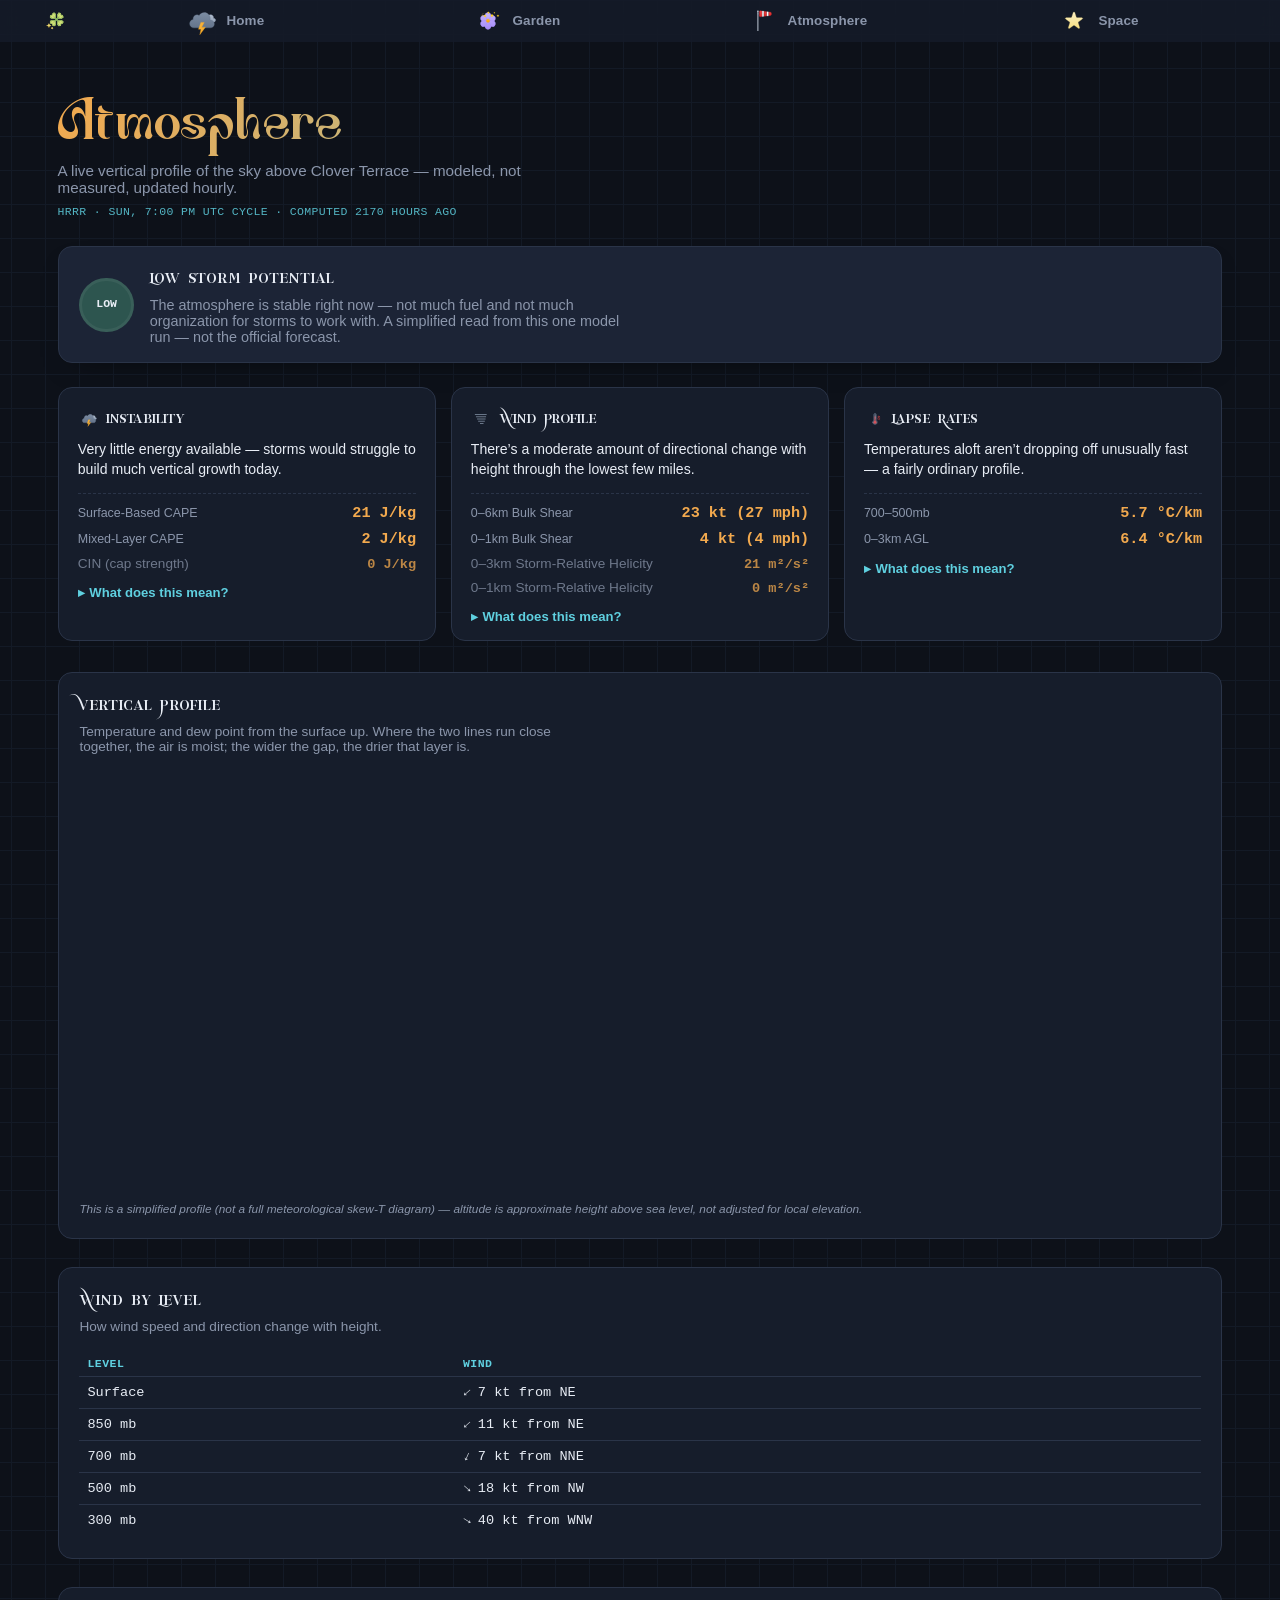
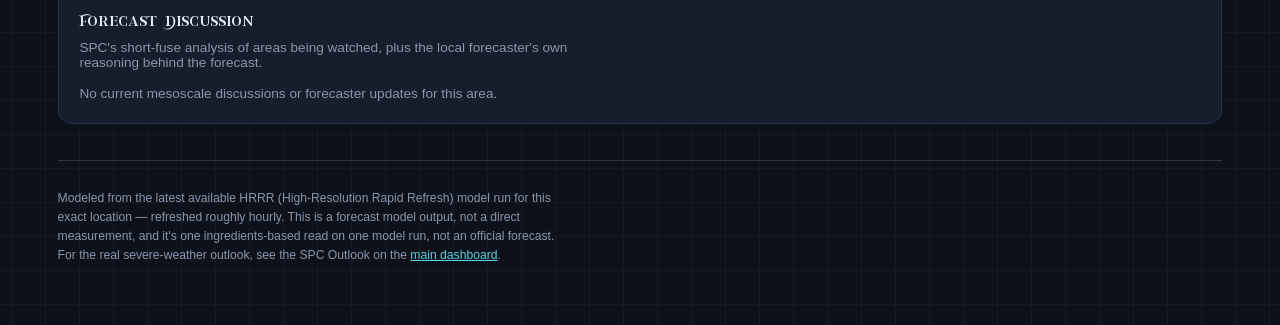
==== atmosphere.html @ 6fbed5cd "Add files via upload" ====
<!DOCTYPE html>
<html lang="en">
<head>
  <meta charset="UTF-8">
  <meta name="viewport" content="width=device-width, initial-scale=1.0">
  <meta name="theme-color" content="#10151f">
  <title>Atmosphere ~ Clover Terrace</title>
  <meta name="description" content="Live HRRR-modeled atmospheric profile for Clover Terrace: instability, wind shear, storm-relative helicity, and lapse rates, updated hourly.">

  <link rel="icon" href="icons/icon-192.png" sizes="any">
  <link rel="apple-touch-icon" href="icons/icon-192.png">

  <link rel="stylesheet" href="css/navigation.css">
  <link rel="stylesheet" href="css/atmosphere.css">
</head>
<body id="atmosphere-page">

  <!-- shared navbar -- identical structure to gardening.html/space.html so
       navigation.js/navigation.css need no changes for this page -->
  <nav class="site-nav" aria-label="Clover Terrace Weather sections">
    <a href="index.html" class="nav-brand">
      <img src="icons/cloverwx.png" alt="" class="nav-brand-icon">
      <span></span>
    </a>

    <div class="nav-links">
      <a href="index.html" data-page="index.html">
        <img src="icons/thunderstorms-extreme.svg" alt="" class="nav-icon">Home
      </a>
      <a href="gardening.html" data-page="gardening.html">
        <img src="icons/pollen-flower.svg" alt="" class="nav-icon">Garden
      </a>
      <a href="atmosphere.html" data-page="atmosphere.html">
        <img src="icons/windsock.svg" alt="" class="nav-icon">Atmosphere
      </a>
      <a href="space.html" data-page="space.html">
        <img src="icons/star.svg" alt="" class="nav-icon">Space
      </a>
    </div>
  </nav>

  <main id="atmosphere-content" class="atmosphere-content">

    <header class="atm-header">
      <h1>Atmosphere</h1>
      <p class="atm-subtitle">A live vertical profile of the sky above Clover Terrace — modeled, not measured, updated hourly.</p>
      <p id="atm-model-meta" class="atm-model-meta">Loading latest model run&hellip;</p>
    </header>

    <!-- Plain-language headline verdict -- the "newbie" entry point. Nerds
         can skip straight past it to the cards/chart below; nobody is
         forced to read a wall of numbers just to get the gist. -->
    <section id="atm-headline" class="atm-headline atm-headline-loading" aria-live="polite">
      <div class="atm-headline-badge" id="atm-headline-badge">&mdash;</div>
      <div class="atm-headline-copy">
        <h2 id="atm-headline-title">Reading the atmosphere&hellip;</h2>
        <p id="atm-headline-body">Hang tight, pulling the latest model profile.</p>
      </div>
    </section>

    <!-- Swipeable parameter card row on mobile (same interaction pattern as
         space.html's sky-card-row, so it feels native to returning
         visitors), a plain grid on desktop. -->
    <section class="atm-card-row-wrap">
      <button type="button" class="atm-card-arrow atm-card-arrow-left" id="atm-card-arrow-left" aria-label="Previous card">&lsaquo;</button>

      <div class="atm-card-row" id="atm-card-row">

        <article class="atm-card" id="card-instability">
          <h3><span class="atm-card-icon" data-icon="thunderstorms-extreme" aria-hidden="true">&#9889;</span> Instability</h3>
          <p class="atm-card-plain" id="instability-plain">&mdash;</p>
          <div class="atm-card-stats">
            <div class="atm-stat">
              <span class="atm-stat-label">Surface-Based CAPE</span>
              <span class="atm-stat-value" id="stat-sbcape">&ndash;&ndash;</span>
            </div>
            <div class="atm-stat">
              <span class="atm-stat-label">Mixed-Layer CAPE</span>
              <span class="atm-stat-value" id="stat-mlcape">&ndash;&ndash;</span>
            </div>
            <div class="atm-stat atm-stat-sub">
              <span class="atm-stat-label">CIN (cap strength)</span>
              <span class="atm-stat-value" id="stat-cin">&ndash;&ndash;</span>
            </div>
          </div>
          <details class="atm-explainer">
            <summary>What does this mean?</summary>
            <p>CAPE ("Convective Available Potential Energy") is a measure of how much fuel is available for a rising thunderstorm updraft &mdash; think of it as the size of the tank, in Joules per kilogram of air. Higher numbers mean a storm that does form can grow taller and stronger. CIN ("Convective Inhibition") is the opposite: a layer of warm air aloft acting like a lid, holding storms down until something forces air through it. Some CIN is normal and even helpful &mdash; it lets energy build up before storms break out.</p>
            <table class="atm-threshold-table">
              <tr><td>&lt; 100 J/kg</td><td>Stable</td></tr>
              <tr><td>100&ndash;1000 J/kg</td><td>Weak</td></tr>
              <tr><td>1000&ndash;2500 J/kg</td><td>Moderate</td></tr>
              <tr><td>2500&ndash;4000 J/kg</td><td>Strong</td></tr>
              <tr><td>&gt; 4000 J/kg</td><td>Extreme</td></tr>
            </table>
          </details>
        </article>

        <article class="atm-card" id="card-wind-profile">
          <h3><span class="atm-card-icon" data-icon="tornado" aria-hidden="true">&#127786;&#65039;</span> Wind Profile</h3>
          <p class="atm-card-plain" id="wind-profile-plain">&mdash;</p>
          <div class="atm-card-stats">
            <div class="atm-stat">
              <span class="atm-stat-label">0&ndash;6km Bulk Shear</span>
              <span class="atm-stat-value" id="stat-shear6">&ndash;&ndash;</span>
            </div>
            <div class="atm-stat">
              <span class="atm-stat-label">0&ndash;1km Bulk Shear</span>
              <span class="atm-stat-value" id="stat-shear1">&ndash;&ndash;</span>
            </div>
            <div class="atm-stat atm-stat-sub">
              <span class="atm-stat-label">0&ndash;3km Storm-Relative Helicity</span>
              <span class="atm-stat-value" id="stat-srh3">&ndash;&ndash;</span>
            </div>
            <div class="atm-stat atm-stat-sub">
              <span class="atm-stat-label">0&ndash;1km Storm-Relative Helicity</span>
              <span class="atm-stat-value" id="stat-srh1">&ndash;&ndash;</span>
            </div>
          </div>
          <details class="atm-explainer">
            <summary>What does this mean?</summary>
            <p>Shear is how much wind speed and direction change with height &mdash; strong shear organizes a storm's updraft and downdraft so they don't choke each other out, which is what lets a storm grow big and long-lived instead of collapsing after 20 minutes. Storm-Relative Helicity (SRH) measures how much that changing wind would make an updraft spin, relative to how a storm itself is expected to move. High SRH in the lowest kilometer or so is the ingredient most closely tied to tornado potential.</p>
            <table class="atm-threshold-table">
              <tr><th colspan="2">0&ndash;6km Shear</th></tr>
              <tr><td>&lt; 20 kt</td><td>Weak / unorganized</td></tr>
              <tr><td>20&ndash;35 kt</td><td>Moderate (multicell)</td></tr>
              <tr><td>35&ndash;50 kt</td><td>Strong (supercells possible)</td></tr>
              <tr><td>&gt; 50 kt</td><td>Extreme</td></tr>
            </table>
          </details>
        </article>

        <article class="atm-card" id="card-lapse-rates">
          <h3><span class="atm-card-icon" data-icon="thermometer-warmer" aria-hidden="true">&#128200;</span> Lapse Rates</h3>
          <p class="atm-card-plain" id="lapse-plain">&mdash;</p>
          <div class="atm-card-stats">
            <div class="atm-stat">
              <span class="atm-stat-label">700&ndash;500mb</span>
              <span class="atm-stat-value" id="stat-lapse-mid">&ndash;&ndash;</span>
            </div>
            <div class="atm-stat">
              <span class="atm-stat-label">0&ndash;3km AGL</span>
              <span class="atm-stat-value" id="stat-lapse-low">&ndash;&ndash;</span>
            </div>
          </div>
          <details class="atm-explainer">
            <summary>What does this mean?</summary>
            <p>Lapse rate is how fast temperature drops as you go up. A steep mid-level (700&ndash;500mb) lapse rate means the air a couple miles up is unusually cold relative to the surface &mdash; that temperature difference is what lets warm surface air keep accelerating upward instead of leveling off, which is part of why steep lapse rates favor stronger updrafts and larger hail.</p>
            <table class="atm-threshold-table">
              <tr><td>&lt; 6.0 &deg;C/km</td><td>Modest</td></tr>
              <tr><td>6.0&ndash;7.0 &deg;C/km</td><td>Steepening</td></tr>
              <tr><td>7.0&ndash;8.0 &deg;C/km</td><td>Steep</td></tr>
              <tr><td>&gt; 8.0 &deg;C/km</td><td>Very steep</td></tr>
            </table>
          </details>
        </article>

      </div>

      <button type="button" class="atm-card-arrow atm-card-arrow-right" id="atm-card-arrow-right" aria-label="Next card">&rsaquo;</button>
    </section>

    <!-- The sounding chart -- the "look at the actual profile" section for
         people who want more than a category label. -->
    <section class="atm-panel" id="atm-sounding-panel">
      <div class="atm-panel-header">
        <h2>Vertical Profile</h2>
        <p class="atm-panel-subtitle">Temperature and dew point from the surface up. Where the two lines run close together, the air is moist; the wider the gap, the drier that layer is.</p>
      </div>
      <div class="atm-chart-wrap">
        <canvas id="sounding-chart" height="420" aria-label="Temperature and dew point vs. altitude" role="img"></canvas>
      </div>
      <p class="atm-chart-note">This is a simplified profile (not a full meteorological skew-T diagram) &mdash; altitude is approximate height above sea level, not adjusted for local elevation.</p>
    </section>

    <!-- Wind-by-level table -- gives wind info without needing full barb
         rendering, which Chart.js can't do natively. -->
    <section class="atm-panel" id="atm-wind-panel">
      <div class="atm-panel-header">
        <h2>Wind by Level</h2>
        <p class="atm-panel-subtitle">How wind speed and direction change with height.</p>
      </div>
      <div class="atm-wind-table-wrap">
        <table class="atm-wind-table" id="atm-wind-table">
          <thead>
            <tr><th>Level</th><th>Wind</th></tr>
          </thead>
          <tbody id="atm-wind-table-body">
            <tr><td colspan="2" class="atm-wind-loading">Loading&hellip;</td></tr>
          </tbody>
        </table>
      </div>
    </section>

    <!-- SPC Mesoscale Discussions + forecaster-discussion NWS products
         (AFD/HWO/SPS/PNS) -- moved here from the main page's Storm Center,
         since these are analytical/predictive content rather than active
         hazards. Active watches/warnings/advisories still live on the main
         page, where they belong for visibility during an actual event. -->
    <section class="atm-panel" id="atm-discussion-panel">
      <div class="atm-panel-header">
        <h2>Forecast Discussion</h2>
        <p class="atm-panel-subtitle">SPC's short-fuse analysis of areas being watched, plus the local forecaster's own reasoning behind the forecast.</p>
      </div>
      <div class="atm-discussion-list" id="atm-discussion-list">
        <p class="atm-discussion-empty" id="atm-discussion-empty">Loading&hellip;</p>
      </div>
    </section>

    <footer class="atm-footer">
      <p>Modeled from the latest available HRRR (High-Resolution Rapid Refresh) model run for this exact location &mdash; refreshed roughly hourly. This is a forecast model output, not a direct measurement, and it's one ingredients-based read on one model run, not an official forecast. For the real severe-weather outlook, see the SPC Outlook on the <a href="index.html">main dashboard</a>.</p>
    </footer>

  </main>

  <script src="chart.umd.min.js"></script>
  <script src="js/navigation.js" defer></script>
  <script src="js/atmosphere.js"></script>

</body>
</html>
---- css/navigation.css ----
/* Clover Terrace — shared site navigation */

@view-transition {
  navigation: auto;
}

:root {
  /* Standard mobile bottom-nav bar content height (excludes safe-area inset).
     Shared so any page's stylesheet can reserve exactly this much space at
     the bottom of the viewport instead of guessing/duplicating the number. */
  --site-nav-mobile-h: 60px;
  --site-nav-mobile-total: calc(var(--site-nav-mobile-h) + env(safe-area-inset-bottom, 0px));
}
.site-nav {
  view-transition-name: site-nav;
  position: relative;
  width: 100vw;
  left: 50%;
  right: 50%;
  height: fit-content;
  align-self: start;
  margin: 0 -50vw 0.5rem -50vw;
  padding: 0 0.3rem;
  display: flex;
  flex-wrap: nowrap !important;
  justify-content: center;
  align-items: center;
  gap: 0.25rem; 
  background: color-mix(in srgb, var(--card-color) 78%, transparent);
  border-left: none;
  border-right: none;
  border-top: none;
  border-bottom: none;
  border-radius: 0;
  box-shadow: none;
  backdrop-filter: blur(10px);
  -webkit-backdrop-filter: blur(10px);
  z-index: 20;
}

.site-nav .nav-brand {
  display: inline-flex;
  align-items: center;
  gap: 0.35rem;
  flex: 0 1 auto;
  min-width: 0;
  max-width: 42%;
  padding: 0 0.4rem;
  color: var(--muted-color);
  font-family: 'Figtree', var(--font-body), sans-serif;
  font-size: 0.78rem;
  font-weight: 700;
  text-decoration: none !important;
  white-space: nowrap;
}

.site-nav .nav-brand span {
  overflow: hidden;
  text-overflow: ellipsis;
  white-space: nowrap;
}

.site-nav .nav-brand-icon {
  width: 1.4em;
  height: 1.4em;
  object-fit: contain;
  flex-shrink: 0;
}
.site-nav .nav-links {
  display: flex;
  align-items: center;
  flex: 1 1 auto;
  min-width: 0;
  gap: 0.25rem;
}

.site-nav .nav-links a,
.site-nav .nav-links button {
  flex: 1 1 0px; 
  min-width: 0;
  min-height: auto;
  padding: 0 0.3rem;
  border: 1px solid transparent;
  border-radius: 8px;
  background: transparent;
  color: var(--muted-color);
  font-family: 'Figtree', var(--font-body), sans-serif !important;
  font-size: 0.84rem !important;
  font-weight: 600;
  line-height: 1.1;
  letter-spacing: 0.01em;
  text-transform: none; 
  text-decoration: none !important;
  white-space: nowrap;
  display: inline-flex;
  align-items: center;
  justify-content: center;
  gap: 0.25rem; 
  cursor: pointer;
  transition: background 0.25s ease, color 0.25s ease, border-color 0.25s ease, transform 0.2s ease;
}

/* meteocon sizing inside navbar */
.site-nav .nav-icon {
  width: 40px !important;  
  height: 40px !important; 
  object-fit: contain;
  flex-shrink: 0;
}

.site-nav .nav-soon {
  opacity: 0.72;
}

.site-nav .nav-soon::after {
  content: "soon";
  font-family: 'Figtree', var(--font-body), sans-serif;
  font-size: 0.48rem;
  letter-spacing: 0.04em;
  opacity: 0.65;
  align-self: flex-start;
  margin-top: -0.1rem;
}

/* toast popup */
.site-nav-toast {
  position: fixed;
  left: 50%;
  bottom: 1.25rem;
  transform: translate(-50%, 12px);
  z-index: 9999;
  max-width: min(90vw, 420px);
  padding: 0.7rem 0.9rem;
  border: var(--card-accent-border);
  border-radius: 10px;
  background: var(--card-color);
  color: var(--text-color);
  box-shadow: 0 8px 28px rgba(0,0,0,0.28);
  font: 600 0.78rem/1.35 'Figtree', var(--font-body), sans-serif;
  text-align: center;
  opacity: 0;
  pointer-events: none;
  transition: opacity 0.2s ease, transform 0.2s ease;
}

.site-nav-toast.show {
  opacity: 1;
  transform: translate(-50%, 0);
}

/* DESKTOP STYLES (HOME PAGE) */
@media (min-width: 851px) {
  .site-nav {
    padding-top: 0;
    padding-bottom: 0;
    padding-left: max(1rem, calc((100% - 1200px) / 2));
    padding-right: max(1rem, calc((100% - 1200px) / 2));
    margin-bottom: 1.5rem;
  }

  .site-nav .nav-brand {
    padding-top: 0;
    padding-bottom: 0;
  }

  .site-nav .nav-links a,
  .site-nav .nav-links button {
    min-height: auto;
    padding-top: 0;
    padding-bottom: 0;
  }
}

/* MOBILE STYLES (ALL PAGES) — fixed bottom tab bar, standard mobile sizing */
@media (max-width: 850px) {
  .site-nav {
    /* escape the top-of-flow position entirely; fixed positioning already
       anchors to the viewport so the old 100vw/negative-margin full-bleed
       trick (needed only for the in-flow desktop/top placement) is dropped */
    position: fixed;
    width: 100%;
    height: var(--site-nav-mobile-h);
    top: auto;
    left: 0;
    right: 0;
    bottom: 0;
    margin: 0;
    /* box-sizing left as content-box (the base rule doesn't set border-box),
       so the safe-area inset adds *below* the standard bar height instead
       of shrinking it */
    padding: 0 0.4rem env(safe-area-inset-bottom, 0px) 0.4rem;
    border-top: 1px solid color-mix(in srgb, var(--accent-color, #cee5f2) 20%, transparent);
    box-shadow: 0 -6px 18px rgba(0, 0, 0, 0.28);
    z-index: 1000;
  }

  .site-nav .nav-links {
    gap: 0.2rem;
  }

  /* standard bottom-tab layout: icon over label, comfortably sized */
  .site-nav .nav-links a,
  .site-nav .nav-links button {
    flex-direction: column;
    min-height: auto;
    padding: 0.25rem 0.2rem;
    gap: 0.15rem;
    font-size: 0.68rem !important;
    line-height: 1.15;
  }

  .site-nav .nav-icon {
    width: 24px !important;
    height: 24px !important;
  }

  .site-nav .nav-soon {
    position: relative;
  }

  .site-nav .nav-soon::after {
    position: absolute;
    top: 2px;
    right: 2px;
    font-size: 0.46rem;
    margin-top: 0;
  }

  /* a logo/brand mark isn't part of the standard bottom-tab pattern and
     would eat into the width available for the 4 tabs — hidden here only;
     desktop's brand is completely untouched */
  .site-nav .nav-brand {
    display: none;
  }
}
---- css/atmosphere.css ----
/* ==========================================================================
   Clover Terrace — atmosphere page
   ========================================================================== */

@font-face {
  font-family: 'Atmosphere Mono Fallback';
  src: local('JetBrains Mono'), local('SFMono-Regular'), local('Consolas');
}

/* great warrior font */
@font-face {
  font-display: swap;
  font-family: 'Great Warrior';
  font-style: normal;
  font-weight: 400;
  src: url('../fonts/Great Warrior.woff2') format('woff2');
}

/* royal acid outline font */
@font-face {
  font-display: swap;
  font-family: 'Royalacid_o';
  font-style: normal;
  font-weight: 400;
  src: url('../fonts/Royalacid_o.woff2') format('woff2');
}

/* royal acid font */
@font-face {
  font-display: swap;
  font-family: 'Royalacid';
  font-style: normal;
  font-weight: 400;
  src: url('../fonts/Royalacid.woff2') format('woff2');
}

/* tornado font */
@font-face {
  font-display: swap;
  font-family: 'Tornado';
  font-style: normal;
  font-weight: 400;
  src: url('../fonts/Tornado Serif Font - Demo.woff2') format('woff2');
}


:root {
  --atm-bg: #0d1119;
  --atm-bg-grid: #131a26;
  --atm-card: #161d2b;
  --atm-card-raised: #1c2436;
  --atm-border: #2a3448;
  --atm-text: #e8edf5;
  --atm-muted: #8b96ab;
  --atm-amber: #f2a94e;
  --atm-cyan: #5fd0e0;
  --atm-red: #ef5b5b;

  /* categorical verdict colors, loosely echoing SPC's own outlook palette */
  --atm-cat-low: #4caf7d;
  --atm-cat-marginal: #a3c94c;
  --atm-cat-slight: #e8c14a;
  --atm-cat-enhanced: #e8863f;
  --atm-cat-high: #d9548c;

  /* ---- raw font stacks (the actual @font-face names + fallbacks) ---- */
  --atm-mono-stack: 'Atmosphere Mono Fallback', 'JetBrains Mono', 'SFMono-Regular', Consolas, 'Liberation Mono', Menlo, monospace;
  --atm-sans-stack: 'Figtree', -apple-system, BlinkMacSystemFont, 'Segoe UI', Roboto, sans-serif;

  /* ---- semantic type roles: one var per JOB on the page, not per font.
     Everything else in this file should reference these four, never a
     raw font stack or a literal font name directly -- that's what makes
     "swap what Tornado points to" a one-line change instead of a find/
     replace across the whole file. ---- */

  /* The big "Atmosphere" H1 ONLY -- nothing else should ever use this. */
  --atm-title: 'Great Warrior', var(--atm-sans-stack);

  /* Card headers ("Instability", "Wind Profile"...) and panel headers
     ("Vertical Profile", "Wind by Level") -- decorative but still legible
     at ~1rem, unlike an outline face. Royalacid/Royalacid_o are sitting
     here as declared-but-unused alternatives -- Royalacid_o especially
     is an OUTLINE cut, which tends to lose legibility at small header
     sizes, so it's a better fit for something large/decorative later
     (the verdict badge circle, maybe) than for body-adjacent headers.
     Swap the first name below to try either. */
  --atm-header: 'Tornado', Georgia, serif;

  /* All non-numeric copy: subtitles, plain-language sentences, explainer
     paragraphs, footer, loading states. This is the page's actual
     reading font. */
  --atm-body: var(--atm-sans-stack);

  /* Every literal data readout: stat values, the model-cycle line, the
     verdict badge (SLGT/HIGH/etc.), threshold tables, the wind table.
     Points at the mono stack rather than duplicating it, so fixing the
     mono fallback chain in one place fixes it everywhere this is used. */
  --atm-number: var(--atm-mono-stack);

  /* so the shared navigation.css (which reads these three) themes itself
     to match this page instead of falling back to unstyled defaults */
  --card-color: var(--atm-card);
  --muted-color: var(--atm-muted);
  --accent-color: var(--atm-cyan);
}

* { box-sizing: border-box; }

html, body {
  margin: 0;
  padding: 0;
  background: var(--atm-bg);
  color: var(--atm-text);
  font-family: var(--atm-body);
  min-height: 100%;
}

body {
  background-image:
    linear-gradient(var(--atm-bg-grid) 1px, transparent 1px),
    linear-gradient(90deg, var(--atm-bg-grid) 1px, transparent 1px);
  background-size: 34px 34px;
  background-position: center top;
}

a { color: var(--atm-cyan); }

.atmosphere-content {
  max-width: 1200px;
  margin: 0 auto;
  padding: 0.5rem 1.1rem 3rem 1.1rem;
}

/* ---------- header ---------- */
.atm-header {
  padding: 1.25rem 0 0.5rem 0;
  text-align: left;
  /* deliberately no font-family here -- this wrapper used to set one and
     leak it into .atm-subtitle/.atm-model-meta by inheritance. Each child
     below declares its own role explicitly instead. */
}

.atm-header h1 {
  margin: 0;
  font-size: clamp(1.8rem, 5vw, 2.6rem);
  font-family: var(--atm-title);
  /* a single-cut display face like Great Warrior has no real bold weight
     to switch to -- forcing 800 here just makes the browser synthesize a
     fake bold, which usually looks thickened/blurry on display fonts.
     Letting the face render at its own natural weight looks cleaner. */
  font-weight: 400;
  letter-spacing: 0.01em;
  background: linear-gradient(120deg, var(--atm-amber), var(--atm-cyan));
  -webkit-background-clip: text;
  background-clip: text;
  color: transparent;
}

.atm-subtitle {
  margin: 0.35rem 0 0 0;
  font-family: var(--atm-body);
  color: var(--atm-muted);
  font-size: 0.95rem;
  max-width: 62ch;
}

.atm-model-meta {
  margin: 0.6rem 0 0 0;
  font-family: var(--atm-number);
  font-size: 0.72rem;
  letter-spacing: 0.03em;
  text-transform: uppercase;
  color: var(--atm-cyan);
  opacity: 0.85;
}

/* ---------- headline verdict banner ---------- */
.atm-headline {
  display: flex;
  align-items: center;
  gap: 1rem;
  margin-top: 1.25rem;
  padding: 1.1rem 1.3rem;
  border-radius: 14px;
  border: 1px solid var(--atm-border);
  background: var(--atm-card-raised);
  box-shadow: 0 12px 30px -18px rgba(0,0,0,0.6);
}

.atm-headline-loading { opacity: 0.7; }

.atm-headline-badge {
  flex: 0 0 auto;
  width: 3.4rem;
  height: 3.4rem;
  border-radius: 50%;
  display: flex;
  align-items: center;
  justify-content: center;
  font-family: var(--atm-number);
  font-weight: 700;
  font-size: 0.72rem;
  text-align: center;
  line-height: 1.1;
  background: var(--atm-border);
  color: var(--atm-text);
  box-shadow: inset 0 0 0 3px rgba(255,255,255,0.06);
}

.atm-headline.cat-low .atm-headline-badge { background: color-mix(in srgb, var(--atm-cat-low) 35%, var(--atm-card-raised)); }
.atm-headline.cat-marginal .atm-headline-badge { background: color-mix(in srgb, var(--atm-cat-marginal) 35%, var(--atm-card-raised)); }
.atm-headline.cat-slight .atm-headline-badge { background: color-mix(in srgb, var(--atm-cat-slight) 40%, var(--atm-card-raised)); }
.atm-headline.cat-enhanced .atm-headline-badge { background: color-mix(in srgb, var(--atm-cat-enhanced) 45%, var(--atm-card-raised)); }
.atm-headline.cat-high .atm-headline-badge { background: color-mix(in srgb, var(--atm-cat-high) 50%, var(--atm-card-raised)); }

.atm-headline-copy h2 {
  margin: 0 0 0.25rem 0;
  font-family: var(--atm-header);
  font-size: 1.15rem;
  font-weight: 400;
}

.atm-headline-copy p {
  margin: 0;
  font-family: var(--atm-body);
  color: var(--atm-muted);
  font-size: 0.9rem;
  max-width: 60ch;
}

/* ---------- parameter card row ---------- */
.atm-card-row-wrap {
  position: relative;
  margin-top: 1.5rem;
}

.atm-card-row {
  display: flex;
  gap: 0.9rem;
  overflow-x: auto;
  scroll-snap-type: x mandatory;
  -webkit-overflow-scrolling: touch;
  scrollbar-width: none;
  padding-bottom: 0.15rem;
}

.atm-card-row::-webkit-scrollbar { display: none; }

.atm-card {
  scroll-snap-align: start;
  flex: 0 0 82%;
  background: var(--atm-card);
  border: 1px solid var(--atm-border);
  border-radius: 14px;
  padding: 1.1rem 1.2rem 1rem 1.2rem;
}

.atm-card h3 {
  margin: 0 0 0.5rem 0;
  font-family: var(--atm-header);
  font-size: 1.05rem;
  font-weight: 400;
  display: flex;
  align-items: center;
  gap: 0.4rem;
}

.atm-card-icon { font-size: 1.05em; }

.atm-card-icon-img {
  width: 1.3em;
  height: 1.3em;
  object-fit: contain;
  vertical-align: -0.2em;
}

.atm-card-plain {
  margin: 0 0 0.85rem 0;
  font-family: var(--atm-body);
  color: var(--atm-text);
  font-size: 0.88rem;
  line-height: 1.4;
}

.atm-card-stats {
  display: flex;
  flex-direction: column;
  gap: 0.5rem;
  padding-top: 0.6rem;
  border-top: 1px dashed var(--atm-border);
}

.atm-stat {
  display: flex;
  justify-content: space-between;
  align-items: baseline;
  gap: 0.75rem;
}

.atm-stat-sub .atm-stat-label,
.atm-stat-sub .atm-stat-value {
  opacity: 0.75;
  font-size: 0.85em;
}

.atm-stat-label {
  font-family: var(--atm-body);
  color: var(--atm-muted);
  font-size: 0.78rem;
}

.atm-stat-value {
  font-family: var(--atm-number);
  font-weight: 700;
  font-size: 0.95rem;
  color: var(--atm-amber);
  white-space: nowrap;
}

.atm-explainer {
  margin-top: 0.85rem;
  font-family: var(--atm-body);
  font-size: 0.82rem;
}

.atm-explainer summary {
  cursor: pointer;
  color: var(--atm-cyan);
  font-weight: 600;
  list-style: none;
}

.atm-explainer summary::-webkit-details-marker { display: none; }

.atm-explainer summary::before {
  content: '▸';
  display: inline-block;
  margin-right: 0.35em;
  transition: transform 0.15s ease;
}

.atm-explainer[open] summary::before {
  transform: rotate(90deg);
}

.atm-explainer p {
  color: var(--atm-muted);
  line-height: 1.5;
  margin: 0.6rem 0;
}

.atm-threshold-table {
  width: 100%;
  border-collapse: collapse;
  font-family: var(--atm-number);
  font-size: 0.74rem;
  margin-top: 0.4rem;
}

.atm-threshold-table td,
.atm-threshold-table th {
  padding: 0.28rem 0.4rem;
  border-bottom: 1px solid var(--atm-border);
  text-align: left;
}

.atm-threshold-table th {
  color: var(--atm-cyan);
  font-weight: 600;
}

/* mobile paging arrows */
.atm-card-arrow {
  display: none;
}

@media (max-width: 850px) {
  .atm-card-arrow {
    display: flex;
    position: absolute;
    top: 50%;
    transform: translateY(-50%);
    z-index: 5;
    width: 2rem;
    height: 2rem;
    align-items: center;
    justify-content: center;
    border-radius: 50%;
    border: 1px solid var(--atm-border);
    background: color-mix(in srgb, var(--atm-bg) 75%, transparent);
    color: var(--atm-text);
    font-size: 1.2rem;
    cursor: pointer;
  }
  .atm-card-arrow-left { left: -0.4rem; }
  .atm-card-arrow-right { right: -0.4rem; }
}

@media (min-width: 851px) {
  .atm-card-row {
    overflow: visible;
    scroll-snap-type: none;
  }
  .atm-card {
    flex: 1 1 0;
  }
}

/* ---------- chart / wind panels ---------- */
.atm-panel {
  margin-top: 1.75rem;
  background: var(--atm-card);
  border: 1px solid var(--atm-border);
  border-radius: 14px;
  padding: 1.2rem 1.3rem 1.4rem 1.3rem;
}

.atm-panel-header h2 {
  margin: 0 0 0.25rem 0;
  font-family: var(--atm-header);
  font-size: 1.15rem;
  font-weight: 400;
}

.atm-panel-subtitle {
  margin: 0;
  font-family: var(--atm-body);
  color: var(--atm-muted);
  font-size: 0.85rem;
  max-width: 65ch;
}

.atm-chart-wrap {
  margin-top: 1rem;
  position: relative;
  height: 420px;
}

.atm-chart-note {
  margin: 0.75rem 0 0 0;
  font-family: var(--atm-body);
  color: var(--atm-muted);
  font-size: 0.74rem;
  font-style: italic;
}

.atm-wind-table-wrap {
  margin-top: 1rem;
  overflow-x: auto;
}

.atm-wind-table {
  width: 100%;
  border-collapse: collapse;
  font-family: var(--atm-number);
  font-size: 0.85rem;
}

.atm-wind-table th {
  text-align: left;
  color: var(--atm-cyan);
  font-size: 0.72rem;
  text-transform: uppercase;
  letter-spacing: 0.04em;
  padding: 0.4rem 0.5rem;
  border-bottom: 1px solid var(--atm-border);
}

.atm-wind-table td {
  padding: 0.5rem 0.5rem;
  border-bottom: 1px solid var(--atm-border);
}

.atm-wind-table tr:last-child td { border-bottom: none; }

.atm-wind-dir-arrow {
  display: inline-block;
  margin-right: 0.5em;
}

.atm-wind-loading { font-family: var(--atm-body); color: var(--atm-muted); }

/* ---------- forecast discussion (MDs + AFD/HWO/SPS/PNS) ---------- */
.atm-discussion-list {
  margin-top: 1rem;
  display: flex;
  flex-direction: column;
  gap: 0.75rem;
}

.atm-discussion-empty {
  font-family: var(--atm-body);
  color: var(--atm-muted);
  font-size: 0.85rem;
  margin: 0;
}

.atm-discussion-item {
  background: var(--atm-card-raised);
  border: 1px solid var(--atm-border);
  border-radius: 10px;
  padding: 0.85rem 1rem;
}

.atm-discussion-item-head {
  display: flex;
  justify-content: space-between;
  align-items: baseline;
  gap: 0.75rem;
  flex-wrap: wrap;
}

.atm-discussion-type {
  font-family: var(--atm-header);
  font-size: 0.95rem;
  color: var(--atm-cyan);
}

.atm-discussion-age {
  font-family: var(--atm-number);
  font-size: 0.7rem;
  color: var(--atm-muted);
  white-space: nowrap;
}

.atm-discussion-summary {
  margin: 0.4rem 0 0 0;
  font-family: var(--atm-body);
  color: var(--atm-text);
  font-size: 0.85rem;
  line-height: 1.45;
}

.atm-discussion-item .atm-explainer p {
  font-family: var(--atm-body);
}

/* ---------- footer ---------- */
.atm-footer {
  margin-top: 2.25rem;
  padding-top: 1rem;
  border-top: 1px solid var(--atm-border);
}

.atm-footer p {
  font-family: var(--atm-body);
  color: var(--atm-muted);
  font-size: 0.76rem;
  line-height: 1.55;
  max-width: 75ch;
}

/* ---------- desktop layout: chart + params side by side ---------- */
@media (min-width: 851px) {
  .atmosphere-content {
    padding-top: 0.25rem;
  }

  #atm-sounding-panel {
    display: grid;
    grid-template-columns: 1fr;
  }
}

/* ---------- mobile: reserve space for the fixed bottom nav ---------- */
@media (max-width: 850px) {
  body {
    padding-bottom: calc(var(--site-nav-mobile-total, 60px) + 0.5rem);
  }
}
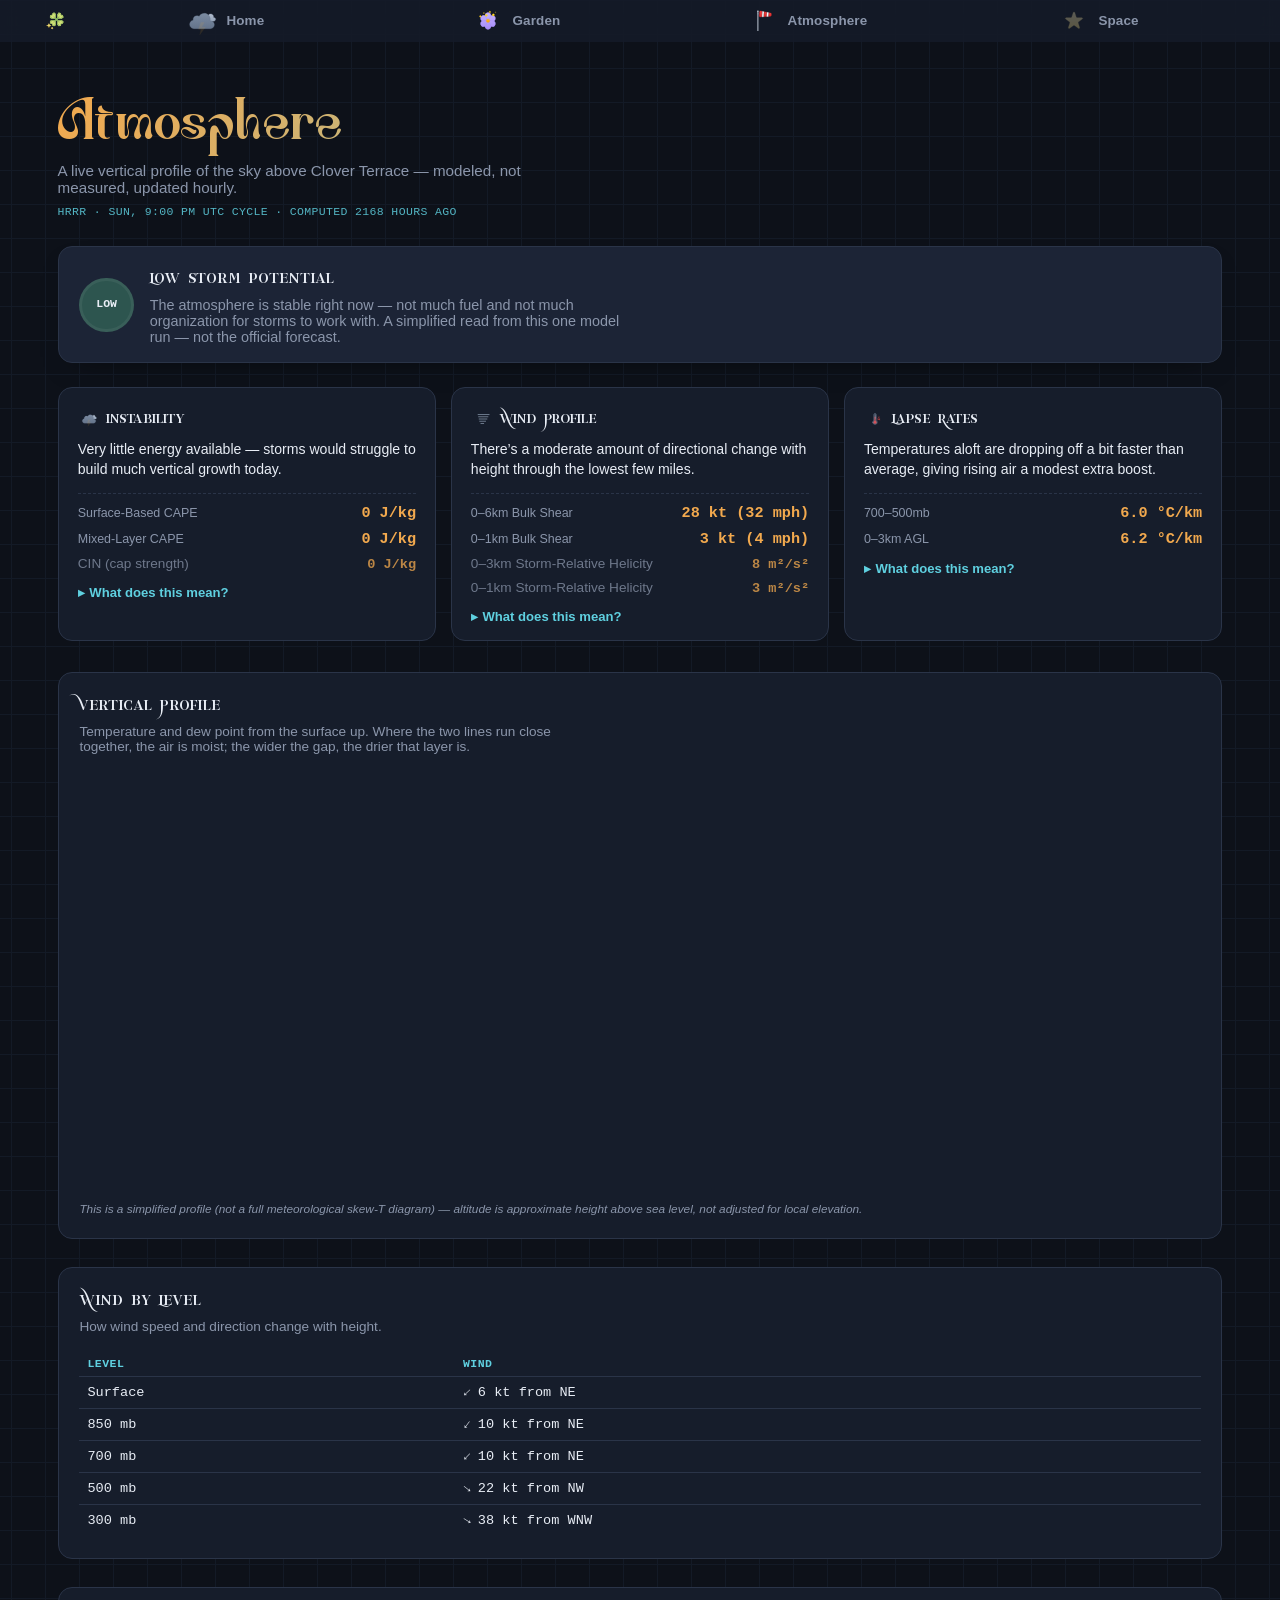
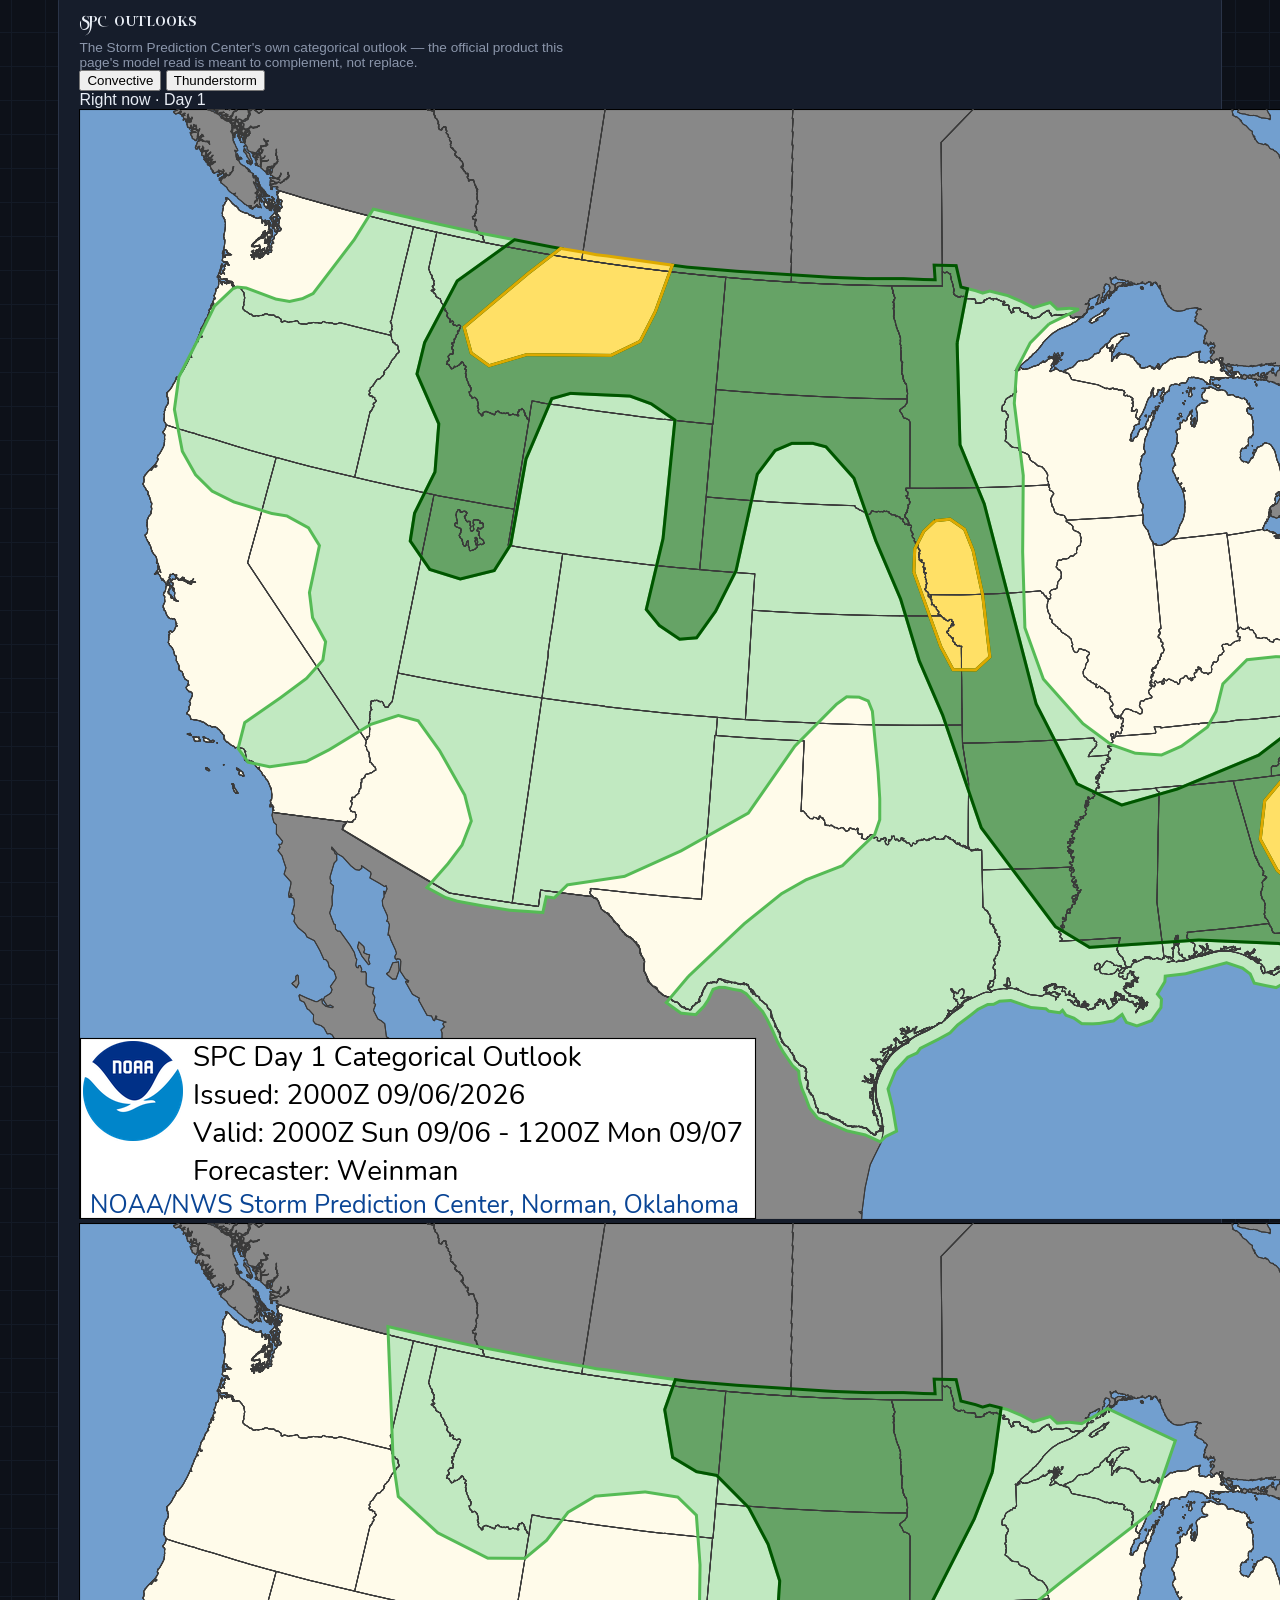
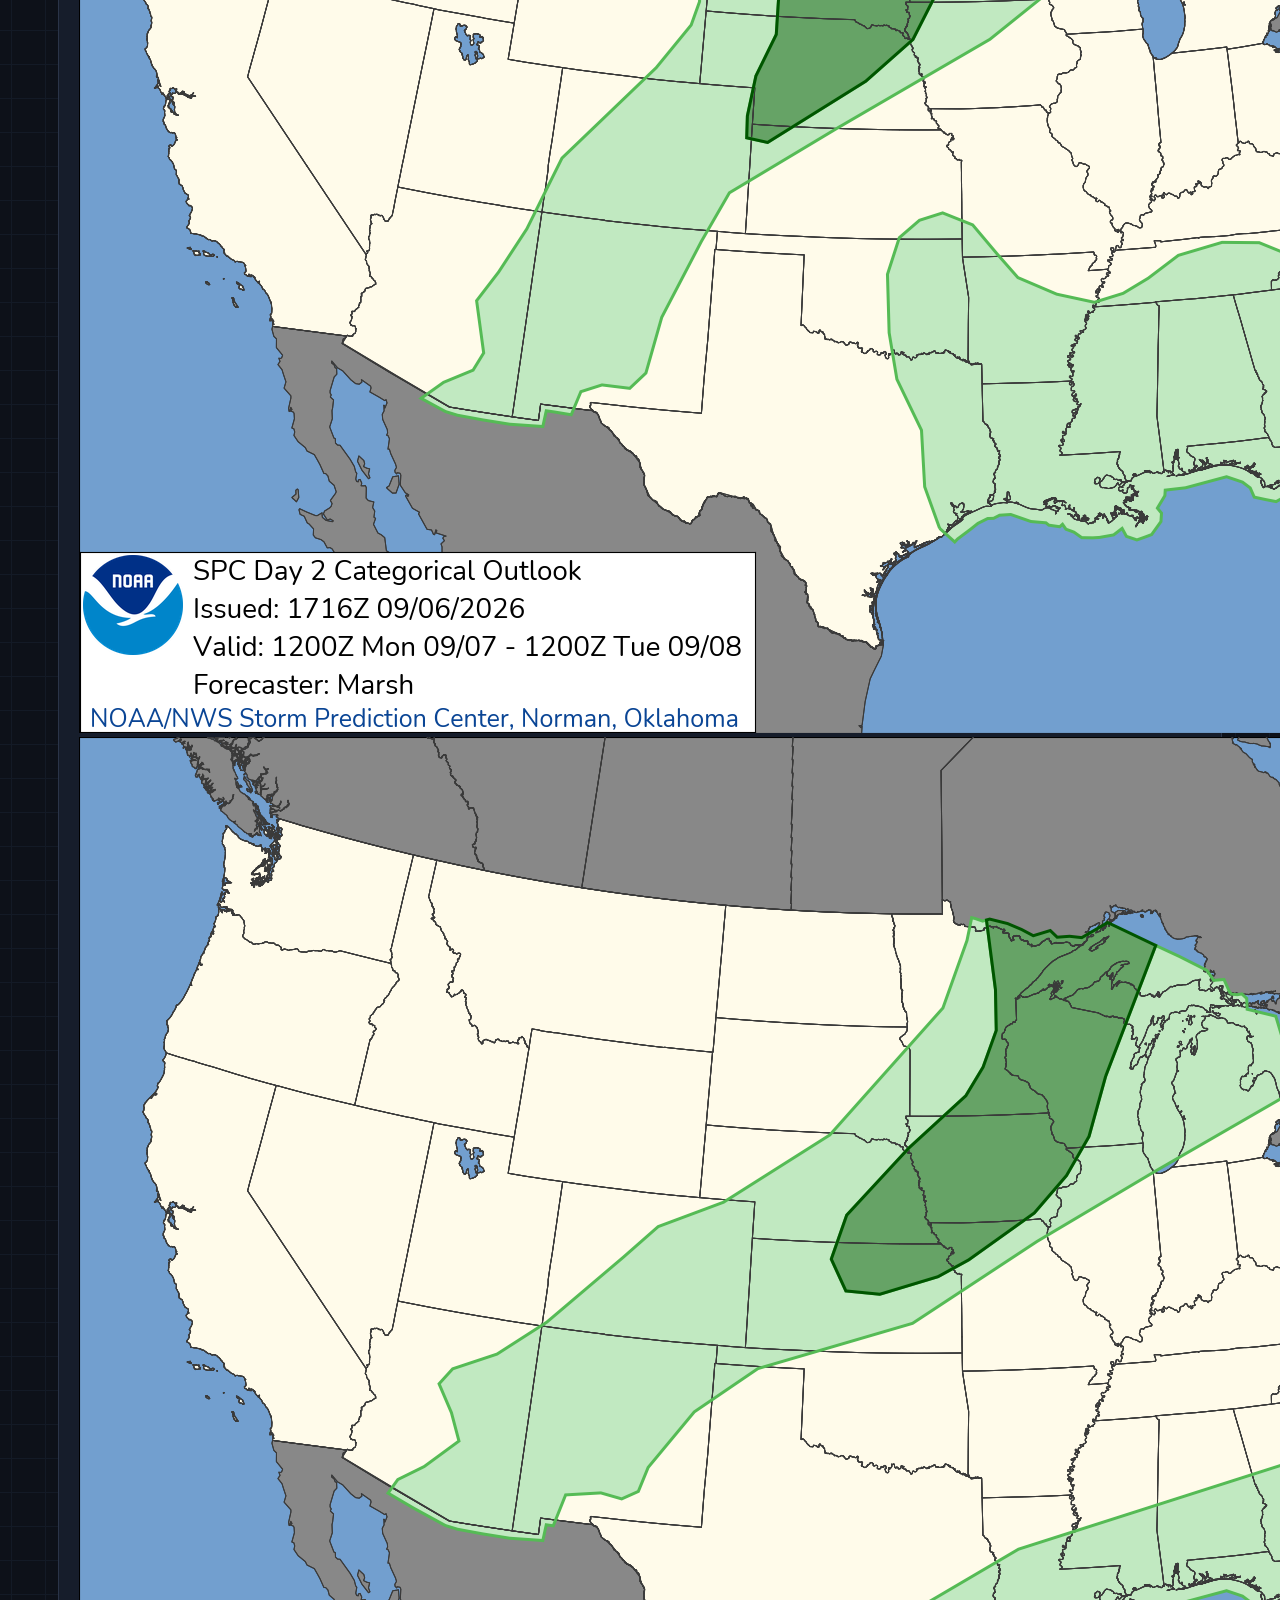
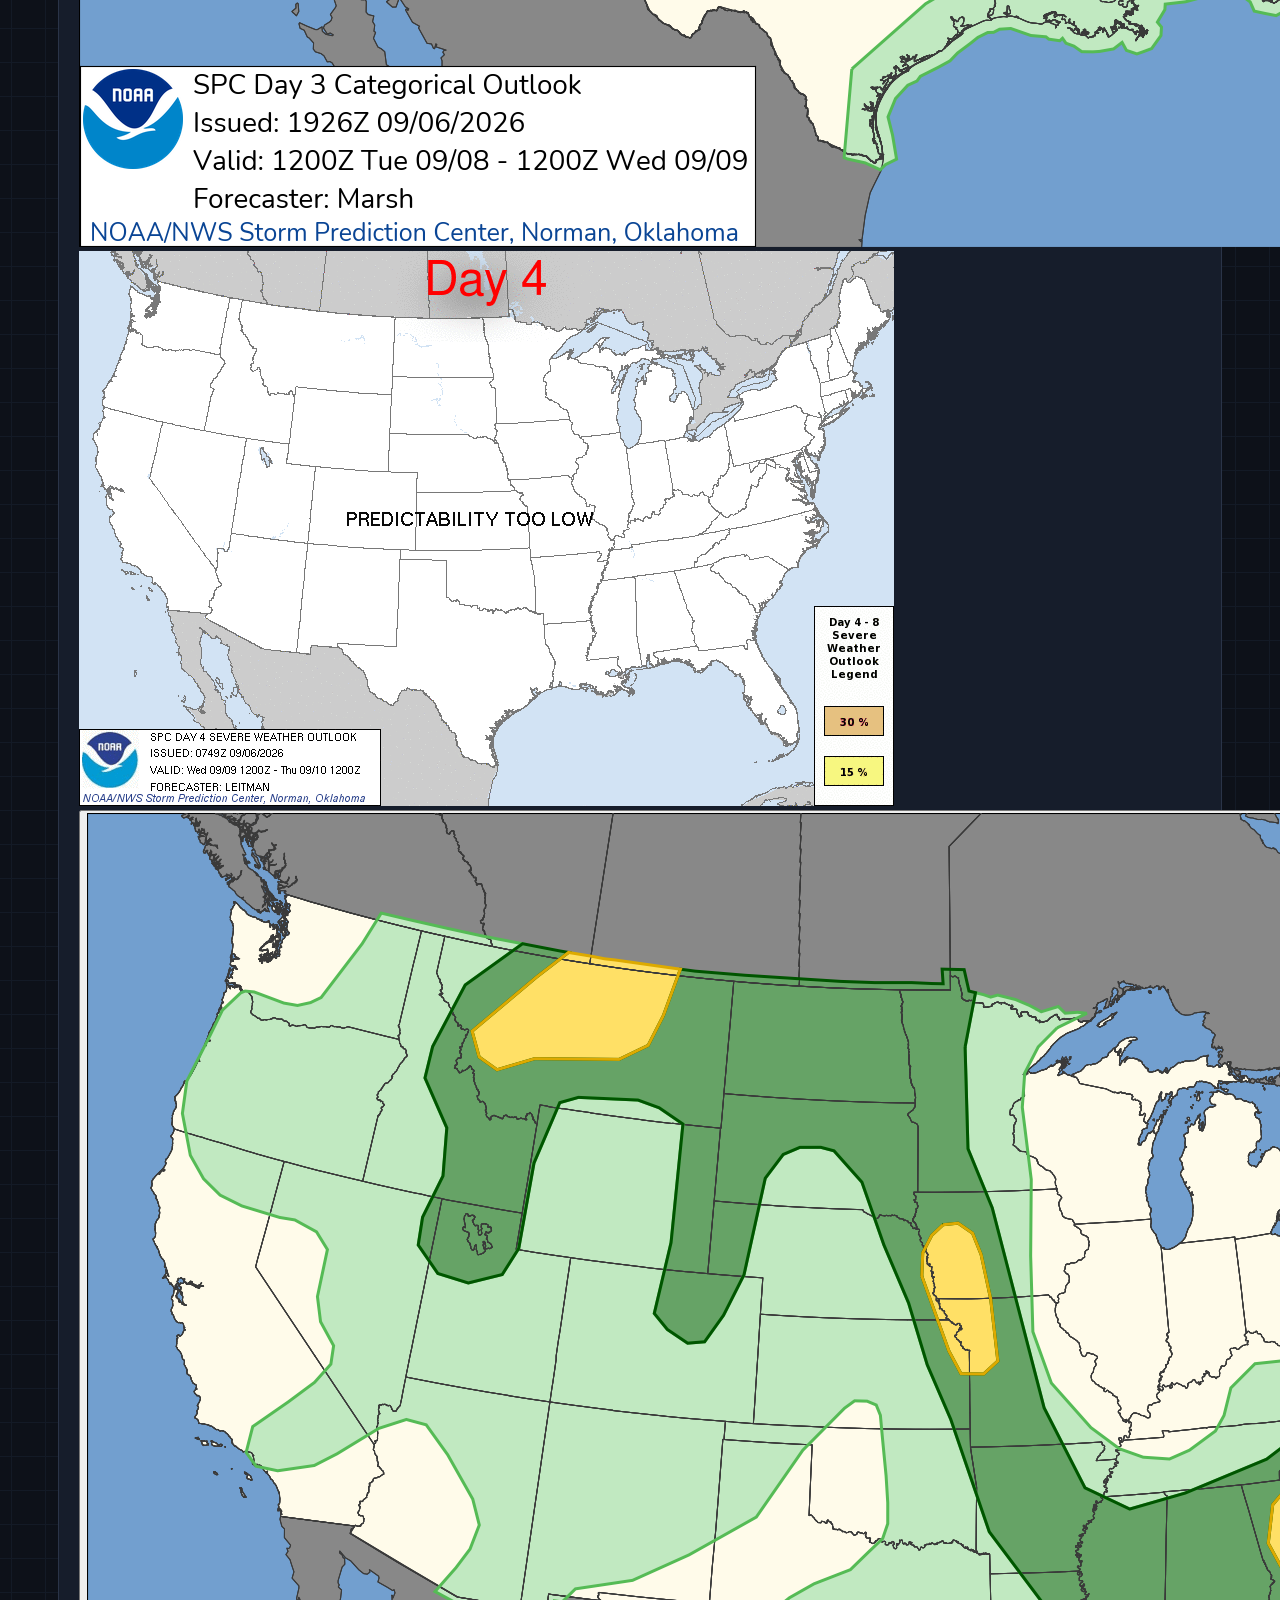
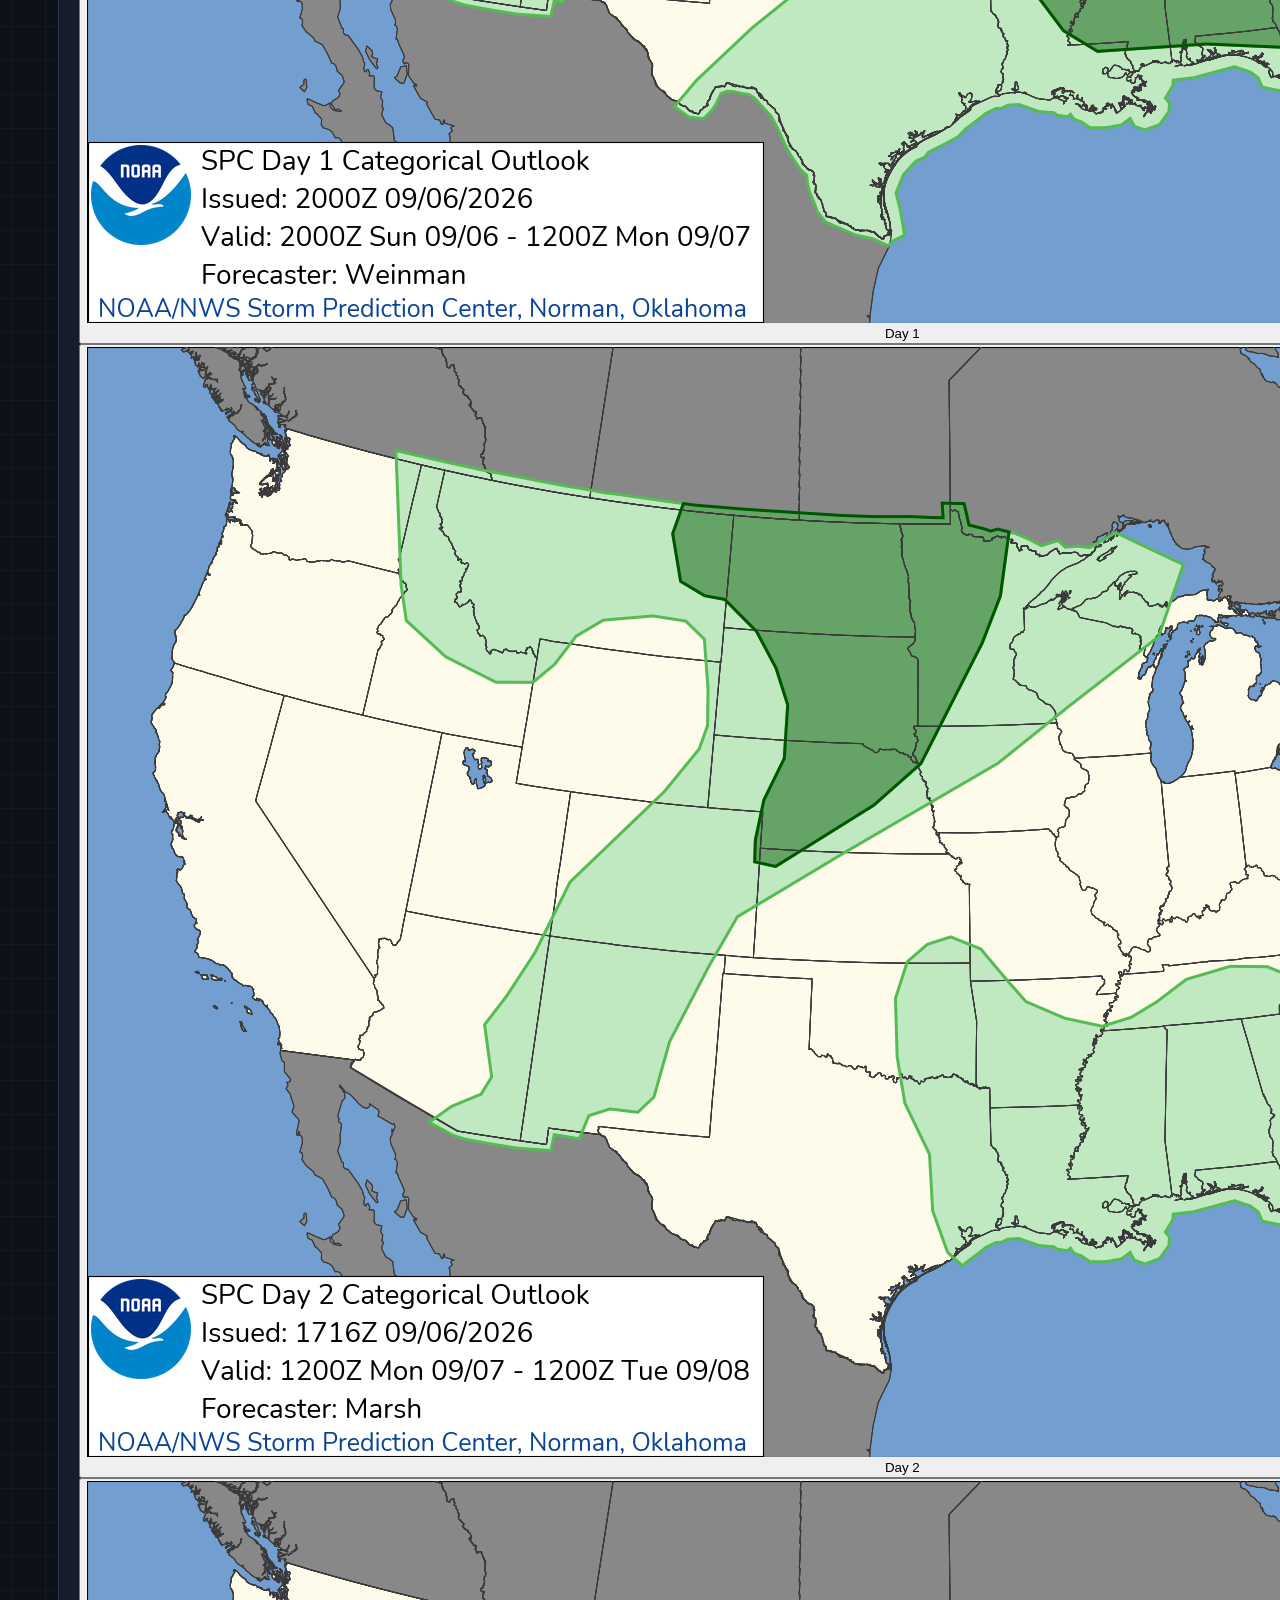
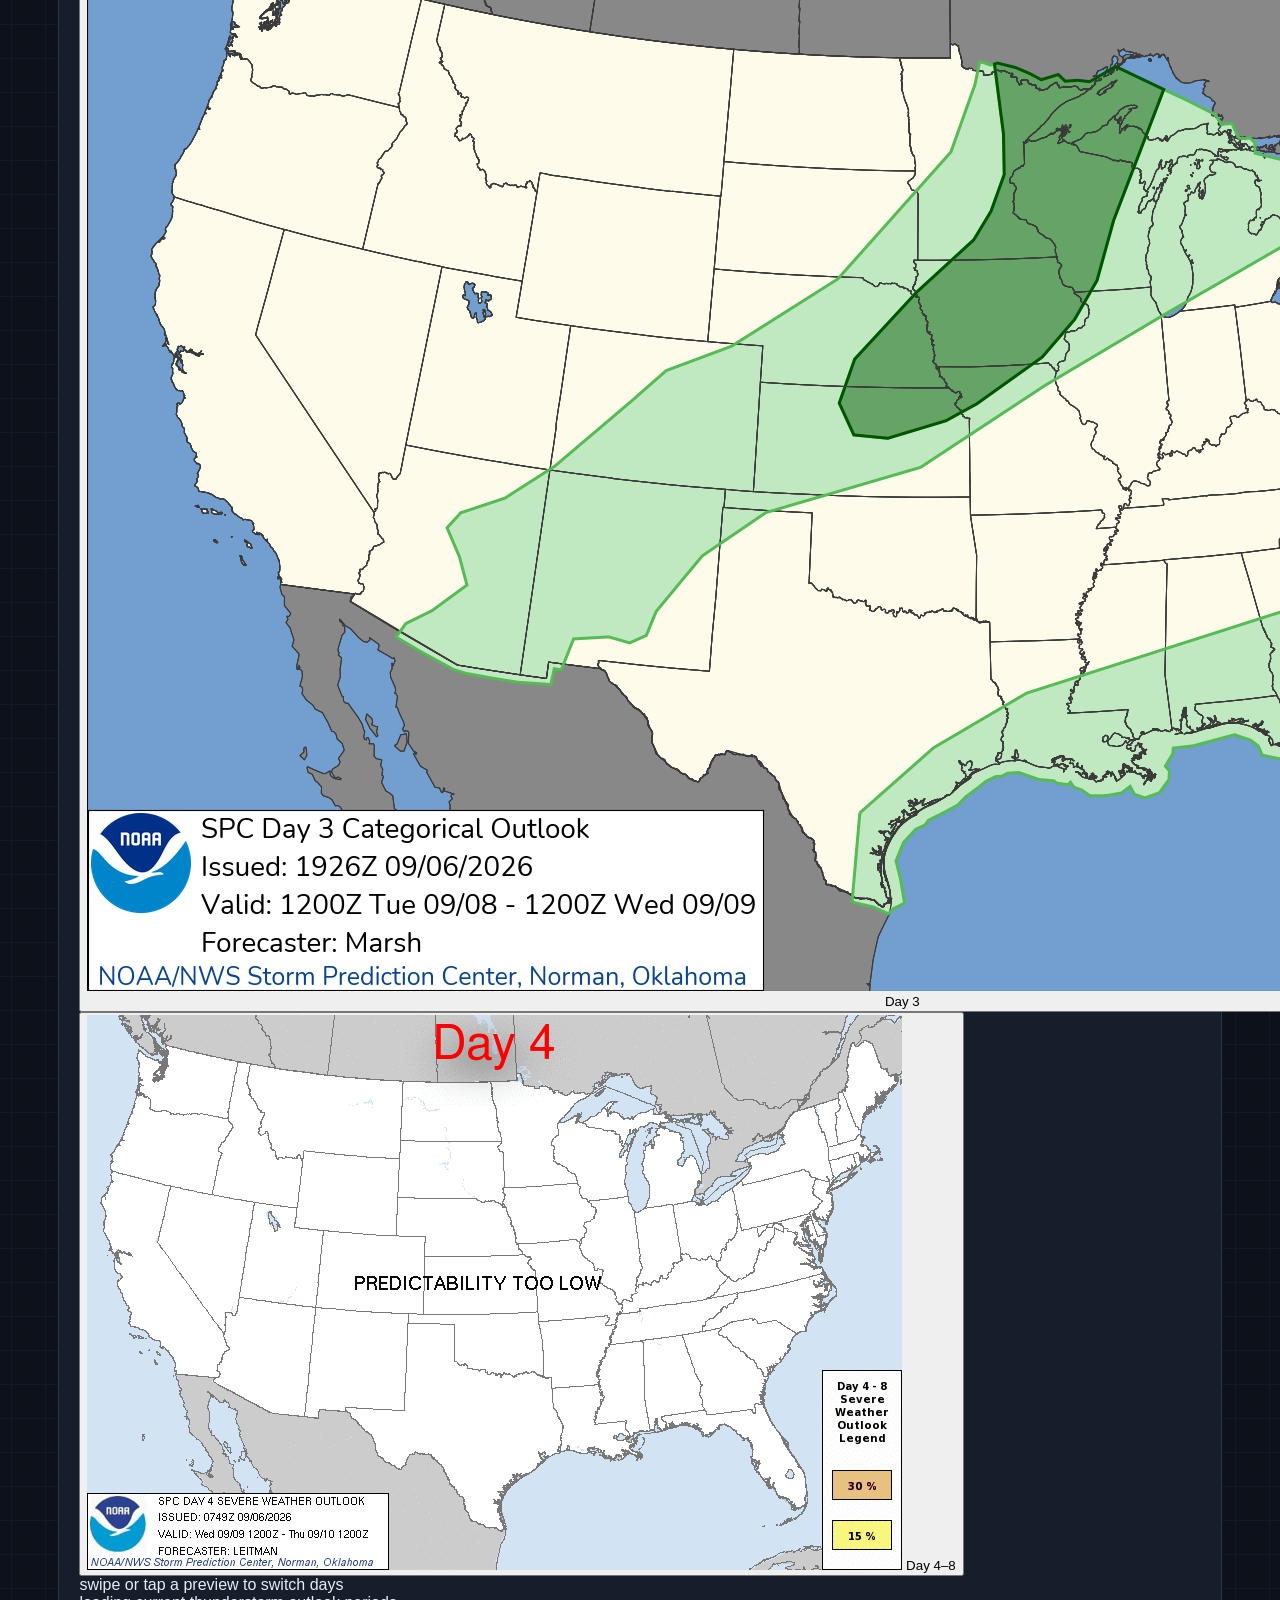
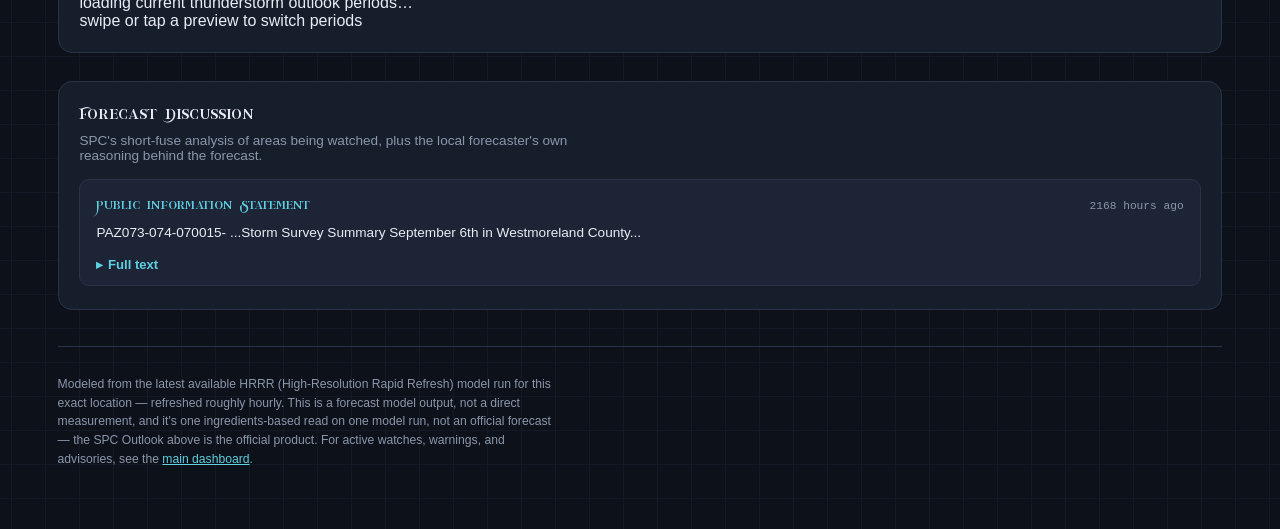
==== commit fbba7c22: "Add files via upload" ====
--- a/atmosphere.html
+++ b/atmosphere.html
@@ -192,6 +192,78 @@
       </div>
     </section>
 
+    <!-- SPC Convective + Thunderstorm Outlooks -- moved here from the main
+         page's Storm Center card. This is SPC's own categorical/probabilistic
+         product, so it belongs alongside the rest of this page's
+         instability/storm-atmosphere content rather than on the main
+         dashboard, which stays focused on active watches/warnings. -->
+    <section class="atm-panel" id="atm-outlook-panel">
+      <div class="atm-panel-header">
+        <h2>SPC Outlooks</h2>
+        <p class="atm-panel-subtitle">The Storm Prediction Center's own categorical outlook &mdash; the official product this page's model read is meant to complement, not replace.</p>
+      </div>
+
+      <div class="outlook-category-tabs" id="outlook-category-tabs" role="tablist" aria-label="SPC outlook products">
+        <button class="outlook-category-tab active" type="button" role="tab" aria-selected="true" aria-controls="outlook-panel-convective" data-target="outlook-panel-convective">Convective</button>
+        <button class="outlook-category-tab" type="button" role="tab" aria-selected="false" aria-controls="outlook-panel-thunderstorm" data-target="outlook-panel-thunderstorm">Thunderstorm</button>
+      </div>
+
+      <div class="outlook-category-panel active" id="outlook-panel-convective" role="tabpanel">
+        <div class="outlook-current-label" id="outlook-current-label">Right now &middot; Day 1</div>
+        <div class="outlook-scroll" id="outlook-scroll" aria-label="SPC Convective Outlooks">
+          <div class="outlook-slide" id="outlook-slide-day1" role="group" aria-label="Day 1">
+            <div class="outlook-viewport">
+              <img id="outlook-img-day1" src="data/outlook-day1.png" alt="SPC Day 1 Convective Outlook">
+            </div>
+          </div>
+          <div class="outlook-slide" id="outlook-slide-day2" role="group" aria-label="Day 2">
+            <div class="outlook-viewport">
+              <img id="outlook-img-day2" src="data/outlook-day2.png" alt="SPC Day 2 Convective Outlook">
+            </div>
+          </div>
+          <div class="outlook-slide" id="outlook-slide-day3" role="group" aria-label="Day 3">
+            <div class="outlook-viewport">
+              <img id="outlook-img-day3" src="data/outlook-day3.png" alt="SPC Day 3 Convective Outlook">
+            </div>
+          </div>
+          <div class="outlook-slide" id="outlook-slide-day48" role="group" aria-label="Day 4&ndash;8">
+            <div class="outlook-viewport">
+              <img id="outlook-img-day48" src="data/outlook-day4-8.gif" alt="SPC Day 4&ndash;8 Severe Weather Outlook" onerror="this.onerror=null;this.src='data/outlook-day4-8.png';">
+            </div>
+          </div>
+        </div>
+        <div class="outlook-thumbnails" id="outlook-thumbnails" aria-label="Choose convective outlook day">
+          <button class="outlook-thumb active current" type="button" data-target="outlook-slide-day1" aria-label="Open Day 1 Convective Outlook">
+            <img src="data/outlook-day1.png" alt="">
+            <span class="outlook-thumb-label">Day 1</span>
+          </button>
+          <button class="outlook-thumb" type="button" data-target="outlook-slide-day2" aria-label="Open Day 2 Convective Outlook">
+            <img src="data/outlook-day2.png" alt="">
+            <span class="outlook-thumb-label">Day 2</span>
+          </button>
+          <button class="outlook-thumb" type="button" data-target="outlook-slide-day3" aria-label="Open Day 3 Convective Outlook">
+            <img src="data/outlook-day3.png" alt="">
+            <span class="outlook-thumb-label">Day 3</span>
+          </button>
+          <button class="outlook-thumb" type="button" data-target="outlook-slide-day48" aria-label="Open Day 4&ndash;8 Convective Outlook">
+            <img src="data/outlook-day4-8.gif" alt="" onerror="this.onerror=null;this.src='data/outlook-day4-8.png';">
+            <span class="outlook-thumb-label">Day 4&ndash;8</span>
+          </button>
+        </div>
+        <div class="outlook-nav-hint">swipe or tap a preview to switch days</div>
+      </div>
+
+      <div class="outlook-category-panel" id="outlook-panel-thunderstorm" role="tabpanel">
+        <div class="thunderstorm-outlook-panel">
+          <div class="thunderstorm-period-grid" id="thunderstorm-period-grid">
+            <div class="thunderstorm-empty">loading current thunderstorm outlook periods&hellip;</div>
+          </div>
+        </div>
+        <div class="outlook-nav-hint" id="thunderstorm-outlook-hint">swipe or tap a preview to switch periods</div>
+        <div class="outlook-note" id="thunderstorm-outlook-note"></div>
+      </div>
+    </section>
+
     <!-- SPC Mesoscale Discussions + forecaster-discussion NWS products
          (AFD/HWO/SPS/PNS) -- moved here from the main page's Storm Center,
          since these are analytical/predictive content rather than active
@@ -208,7 +280,7 @@
     </section>
 
     <footer class="atm-footer">
-      <p>Modeled from the latest available HRRR (High-Resolution Rapid Refresh) model run for this exact location &mdash; refreshed roughly hourly. This is a forecast model output, not a direct measurement, and it's one ingredients-based read on one model run, not an official forecast. For the real severe-weather outlook, see the SPC Outlook on the <a href="index.html">main dashboard</a>.</p>
+      <p>Modeled from the latest available HRRR (High-Resolution Rapid Refresh) model run for this exact location &mdash; refreshed roughly hourly. This is a forecast model output, not a direct measurement, and it's one ingredients-based read on one model run, not an official forecast &mdash; the SPC Outlook above is the official product. For active watches, warnings, and advisories, see the <a href="index.html">main dashboard</a>.</p>
     </footer>
 
   </main>
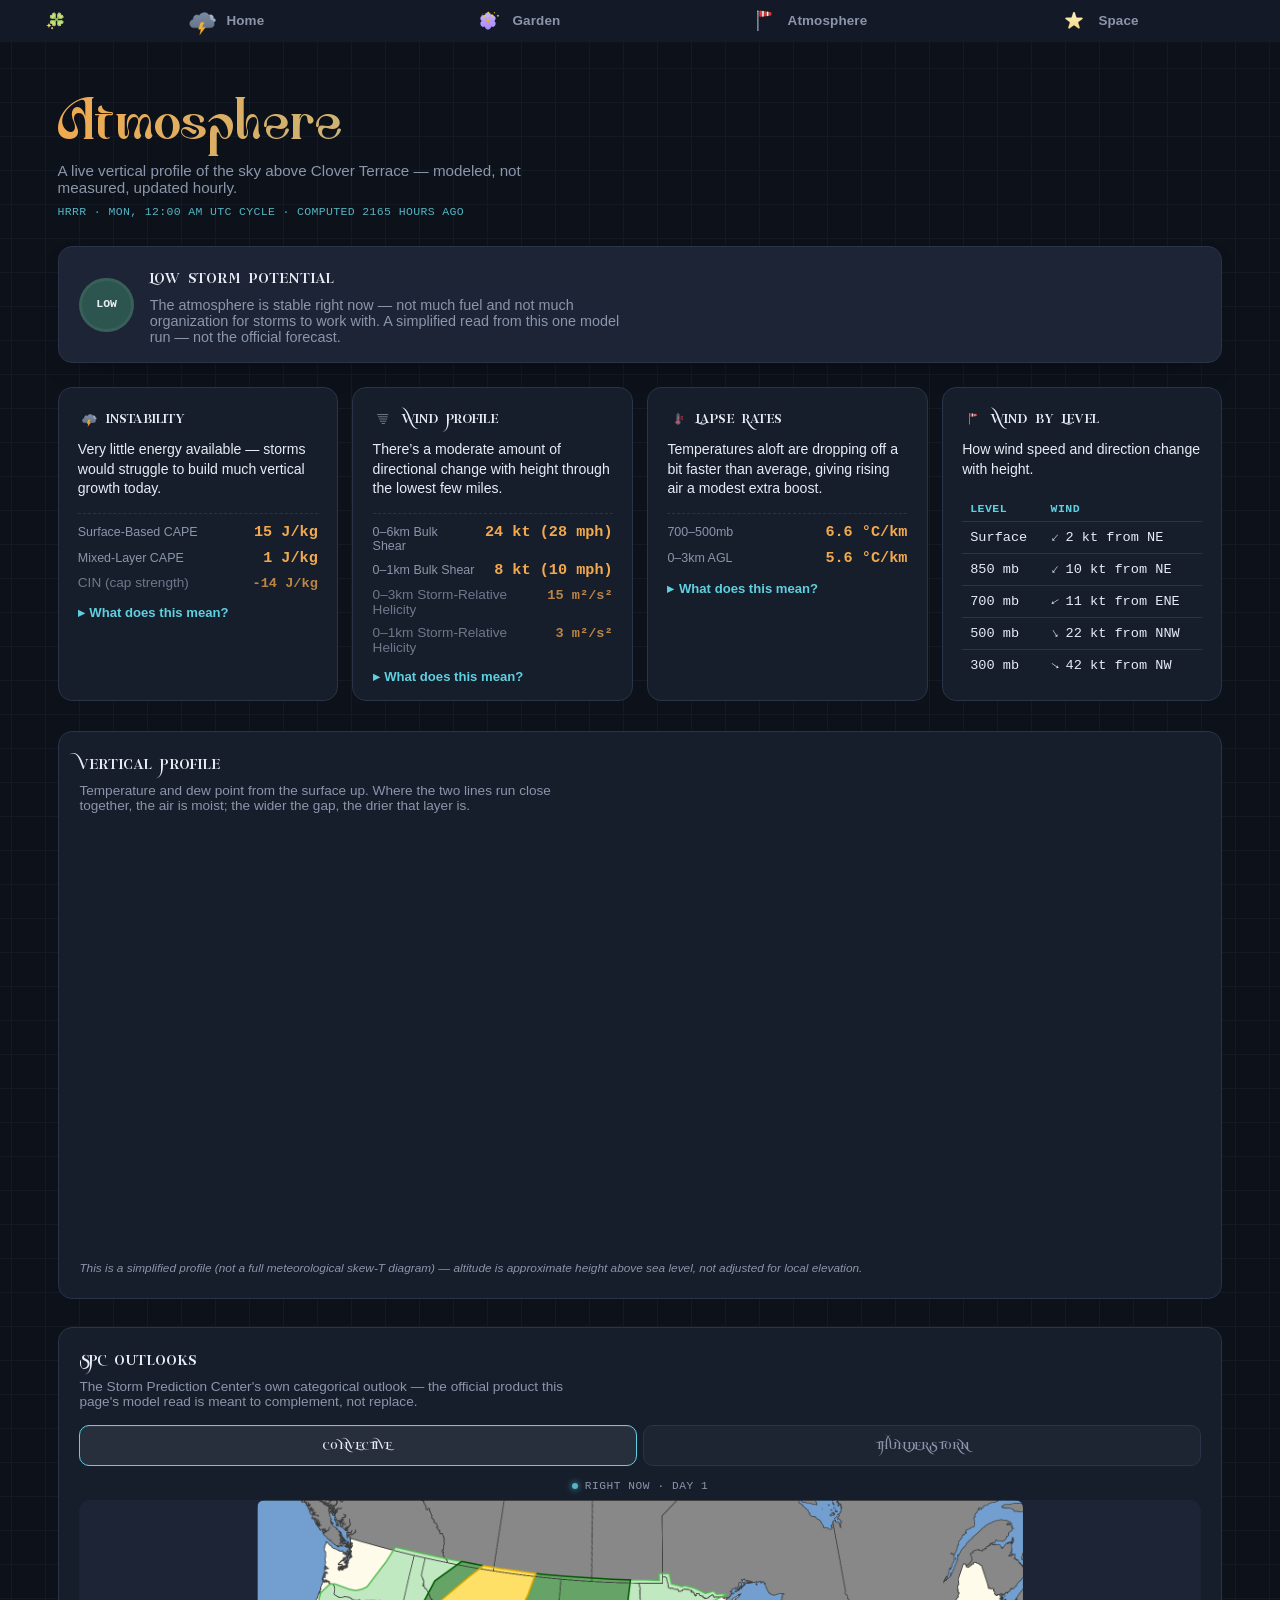
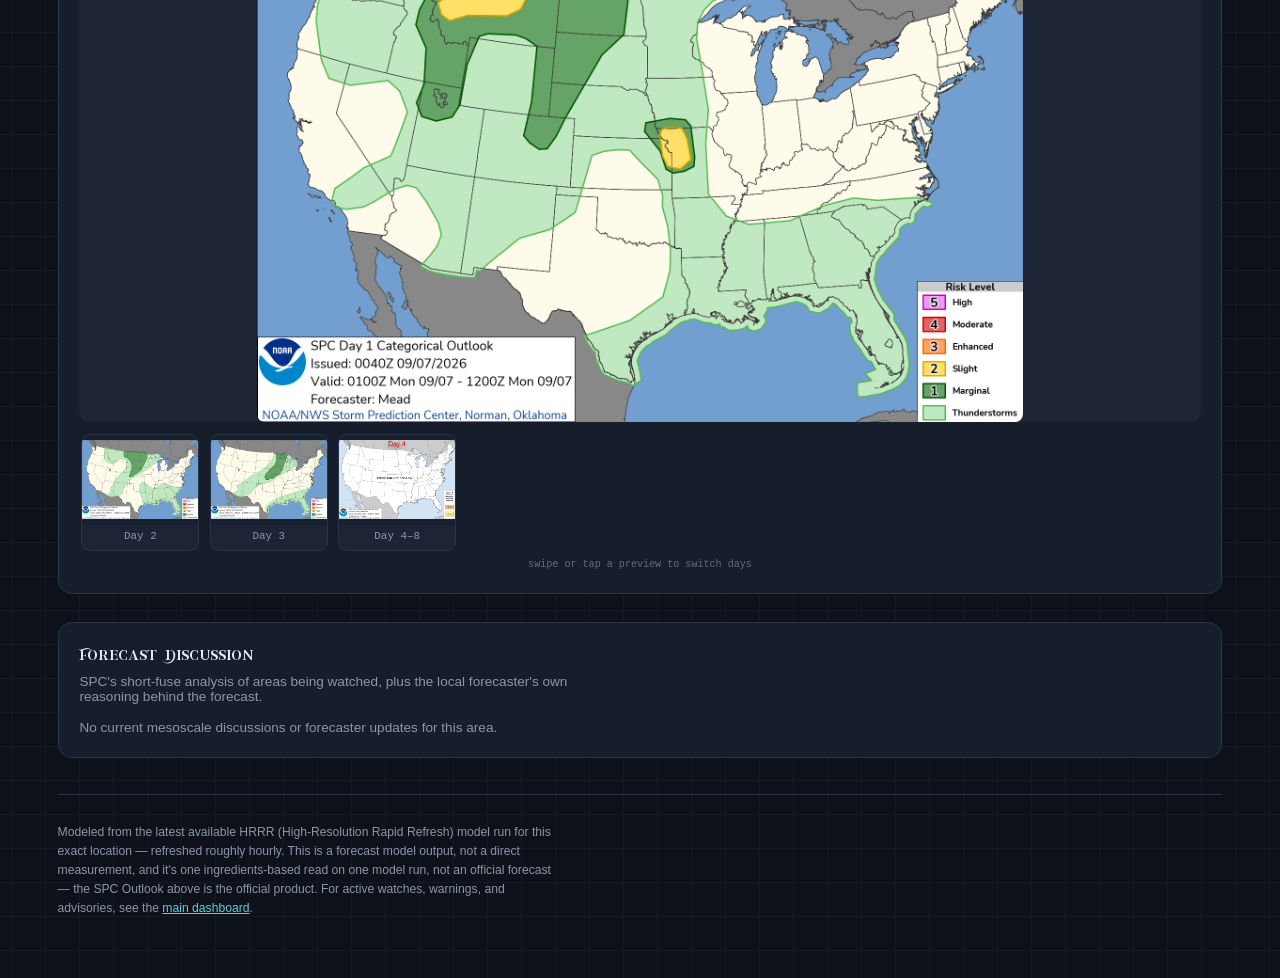
==== commit 66ff8909: "Add wind by level section to atmosphere.html Added a new section for wind levels with a loading tabl" ====
--- a/atmosphere.html
+++ b/atmosphere.html
@@ -154,7 +154,22 @@
             </table>
           </details>
         </article>
-
+        
+        <article class="atm-card" id="card-wind-levels">
+          <h3><span class="atm-card-icon" data-icon="windsock" aria-hidden="true">&#127891;</span> Wind by Level</h3>
+          <p class="atm-card-plain">How wind speed and direction change with height.</p>
+          <div class="atm-wind-table-wrap">
+            <table class="atm-wind-table" id="atm-wind-table">
+              <thead>
+                <tr><th>Level</th><th>Wind</th></tr>
+              </thead>
+              <tbody id="atm-wind-table-body">
+                <tr><td colspan="2" class="atm-wind-loading">Loading&hellip;</td></tr>
+              </tbody>
+            </table>
+          </div>
+        </article>
+        
       </div>
 
       <button type="button" class="atm-card-arrow atm-card-arrow-right" id="atm-card-arrow-right" aria-label="Next card">&rsaquo;</button>
@@ -171,25 +186,6 @@
         <canvas id="sounding-chart" height="420" aria-label="Temperature and dew point vs. altitude" role="img"></canvas>
       </div>
       <p class="atm-chart-note">This is a simplified profile (not a full meteorological skew-T diagram) &mdash; altitude is approximate height above sea level, not adjusted for local elevation.</p>
-    </section>
-
-    <!-- Wind-by-level table -- gives wind info without needing full barb
-         rendering, which Chart.js can't do natively. -->
-    <section class="atm-panel" id="atm-wind-panel">
-      <div class="atm-panel-header">
-        <h2>Wind by Level</h2>
-        <p class="atm-panel-subtitle">How wind speed and direction change with height.</p>
-      </div>
-      <div class="atm-wind-table-wrap">
-        <table class="atm-wind-table" id="atm-wind-table">
-          <thead>
-            <tr><th>Level</th><th>Wind</th></tr>
-          </thead>
-          <tbody id="atm-wind-table-body">
-            <tr><td colspan="2" class="atm-wind-loading">Loading&hellip;</td></tr>
-          </tbody>
-        </table>
-      </div>
     </section>
 
     <!-- SPC Convective + Thunderstorm Outlooks -- moved here from the main
--- a/css/atmosphere.css
+++ b/css/atmosphere.css
@@ -480,6 +480,244 @@
 
 .atm-wind-loading { font-family: var(--atm-body); color: var(--atm-muted); }
 
+/* ---------- SPC Outlooks (Convective + Thunderstorm) ---------- */
+/* migrated from the main page's Storm Center card -- same interaction
+   pattern (scroll-snap carousel + thumbnail drawer), restyled into this
+   page's dark/cyan theme instead of the main dashboard's card language. */
+
+.outlook-category-tabs {
+  display: grid;
+  grid-template-columns: repeat(2, minmax(0, 1fr));
+  gap: 6px;
+  margin-top: 1rem;
+  margin-bottom: 0.9rem;
+}
+
+.outlook-category-tab {
+  min-width: 0;
+  background: rgba(255,255,255,0.03);
+  border: 1px solid var(--atm-border);
+  color: var(--atm-muted);
+  padding: 9px 8px;
+  border-radius: 10px;
+  font-size: 0.85rem;
+  font-weight: 400;
+  text-transform: uppercase;
+  letter-spacing: 0.04em;
+  font-family: var(--atm-header);
+  cursor: pointer;
+  transition: background 0.2s ease, border-color 0.2s ease, color 0.2s ease;
+}
+
+.outlook-category-tab:hover { background: rgba(255,255,255,0.06); }
+
+.outlook-category-tab.active {
+  background: rgba(255,255,255,0.08);
+  border-color: var(--atm-cyan);
+  color: var(--atm-text);
+  box-shadow: inset 0 1px 0 rgba(255,255,255,0.05);
+}
+
+.outlook-category-panel { display: none; }
+.outlook-category-panel.active { display: block; }
+
+.outlook-current-label {
+  display: flex;
+  align-items: center;
+  justify-content: center;
+  gap: 7px;
+  margin: 0 0 0.5rem;
+  color: var(--atm-muted);
+  font-family: var(--atm-number);
+  font-size: 0.7rem;
+  letter-spacing: 0.05em;
+  text-transform: uppercase;
+}
+
+.outlook-current-label::before {
+  content: '';
+  width: 6px;
+  height: 6px;
+  border-radius: 50%;
+  background: var(--atm-cyan);
+  box-shadow: 0 0 7px var(--atm-cyan);
+  opacity: 0.85;
+}
+
+.outlook-scroll {
+  position: relative;
+  display: flex;
+  overflow-x: auto;
+  scroll-snap-type: x mandatory;
+  gap: 1rem;
+  scrollbar-width: none;
+  border-radius: 10px;
+  overscroll-behavior-x: contain;
+  -webkit-overflow-scrolling: touch;
+  touch-action: pan-x;
+}
+
+.outlook-scroll::-webkit-scrollbar { display: none; }
+
+.outlook-slide {
+  flex: 0 0 100%;
+  scroll-snap-align: start;
+  text-align: center;
+  min-width: 0;
+}
+
+.outlook-viewport {
+  width: 100%;
+  min-height: 220px;
+  display: flex;
+  align-items: center;
+  justify-content: center;
+  overflow: hidden;
+  border-radius: 10px;
+  background: var(--atm-card-raised);
+}
+
+.outlook-slide img,
+.thunderstorm-primary-slide img {
+  display: block;
+  width: auto;
+  max-width: 100%;
+  height: auto;
+  max-height: 58vh;
+  object-fit: contain;
+  border-radius: 8px;
+  margin: 0 auto;
+}
+
+.outlook-thumbnails,
+.thunderstorm-thumb-grid {
+  display: flex;
+  gap: 0.65rem;
+  width: 100%;
+  overflow-x: auto;
+  padding: 0.7rem 2px 2px;
+  scrollbar-width: none;
+  overscroll-behavior-x: contain;
+  -webkit-overflow-scrolling: touch;
+  scroll-snap-type: x proximity;
+}
+
+.outlook-thumbnails::-webkit-scrollbar,
+.thunderstorm-thumb-grid::-webkit-scrollbar { display: none; }
+
+.outlook-thumb,
+.thunderstorm-thumb {
+  flex: 0 0 118px;
+  min-width: 0;
+  padding: 0;
+  border: 1px solid var(--atm-border);
+  border-radius: 9px;
+  background: var(--atm-card-raised);
+  color: var(--atm-muted);
+  cursor: pointer;
+  overflow: hidden;
+  scroll-snap-align: start;
+  transition: border-color 0.2s ease, background 0.2s ease;
+}
+
+.outlook-thumb:hover,
+.thunderstorm-thumb:hover {
+  background: rgba(255,255,255,0.06);
+  border-color: rgba(255,255,255,0.16);
+}
+
+.outlook-thumb.active,
+.thunderstorm-thumb.active {
+  border-color: var(--atm-cyan);
+  background: rgba(255,255,255,0.07);
+  box-shadow: 0 0 0 1px color-mix(in srgb, var(--atm-cyan) 35%, transparent);
+}
+
+.outlook-thumb:focus-visible,
+.thunderstorm-thumb:focus-visible {
+  outline: 2px solid var(--atm-cyan);
+  outline-offset: 2px;
+}
+
+.outlook-thumb img,
+.thunderstorm-thumb img {
+  display: block;
+  width: 100%;
+  aspect-ratio: 1.28 / 1;
+  object-fit: contain;
+  background: rgba(0,0,0,0.15);
+}
+
+.outlook-thumb-label,
+.thunderstorm-thumb-label {
+  display: block;
+  padding: 0.38rem 0.45rem 0.42rem;
+  font-family: var(--atm-number);
+  font-size: 0.68rem;
+  line-height: 1.1;
+  white-space: nowrap;
+  text-align: center;
+}
+
+.outlook-thumb.current .outlook-thumb-label::before,
+.thunderstorm-thumb.current .thunderstorm-thumb-label::before { content: none; }
+
+.outlook-nav-hint {
+  text-align: center;
+  margin-top: 0.4rem;
+  color: var(--atm-muted);
+  font-family: var(--atm-number);
+  font-size: 0.63rem;
+  opacity: 0.65;
+}
+
+.thunderstorm-outlook-panel { width: 100%; }
+.thunderstorm-period-grid { display: block; width: 100%; }
+.thunderstorm-primary-scroll { margin: 0; }
+.thunderstorm-primary-slide { flex-basis: 100%; }
+
+.thunderstorm-period-label {
+  text-align: center;
+  color: var(--atm-muted);
+  font-family: var(--atm-number);
+  font-size: 0.7rem;
+  letter-spacing: 0.05em;
+  text-transform: uppercase;
+  margin-bottom: 0.5rem;
+}
+
+.thunderstorm-empty {
+  min-height: 150px;
+  display: flex;
+  align-items: center;
+  justify-content: center;
+  padding: 1rem;
+  border: 1px dashed var(--atm-border);
+  border-radius: 10px;
+  color: var(--atm-muted);
+  font-family: var(--atm-body);
+  font-size: 0.78rem;
+  text-align: center;
+}
+
+.outlook-note {
+  color: var(--atm-muted);
+  font-size: 0.68rem;
+  margin: 0.6rem 0 0;
+  font-family: var(--atm-body);
+  text-align: center;
+  opacity: 0.75;
+}
+
+@media (max-width: 520px) {
+  .outlook-viewport { min-height: 170px; }
+  .outlook-slide img,
+  .thunderstorm-primary-slide img { max-height: 50vh; }
+  .outlook-thumb,
+  .thunderstorm-thumb { flex-basis: 104px; }
+  .outlook-category-tab { font-size: 0.76rem; padding: 8px 6px; }
+}
+
 /* ---------- forecast discussion (MDs + AFD/HWO/SPS/PNS) ---------- */
 .atm-discussion-list {
   margin-top: 1rem;
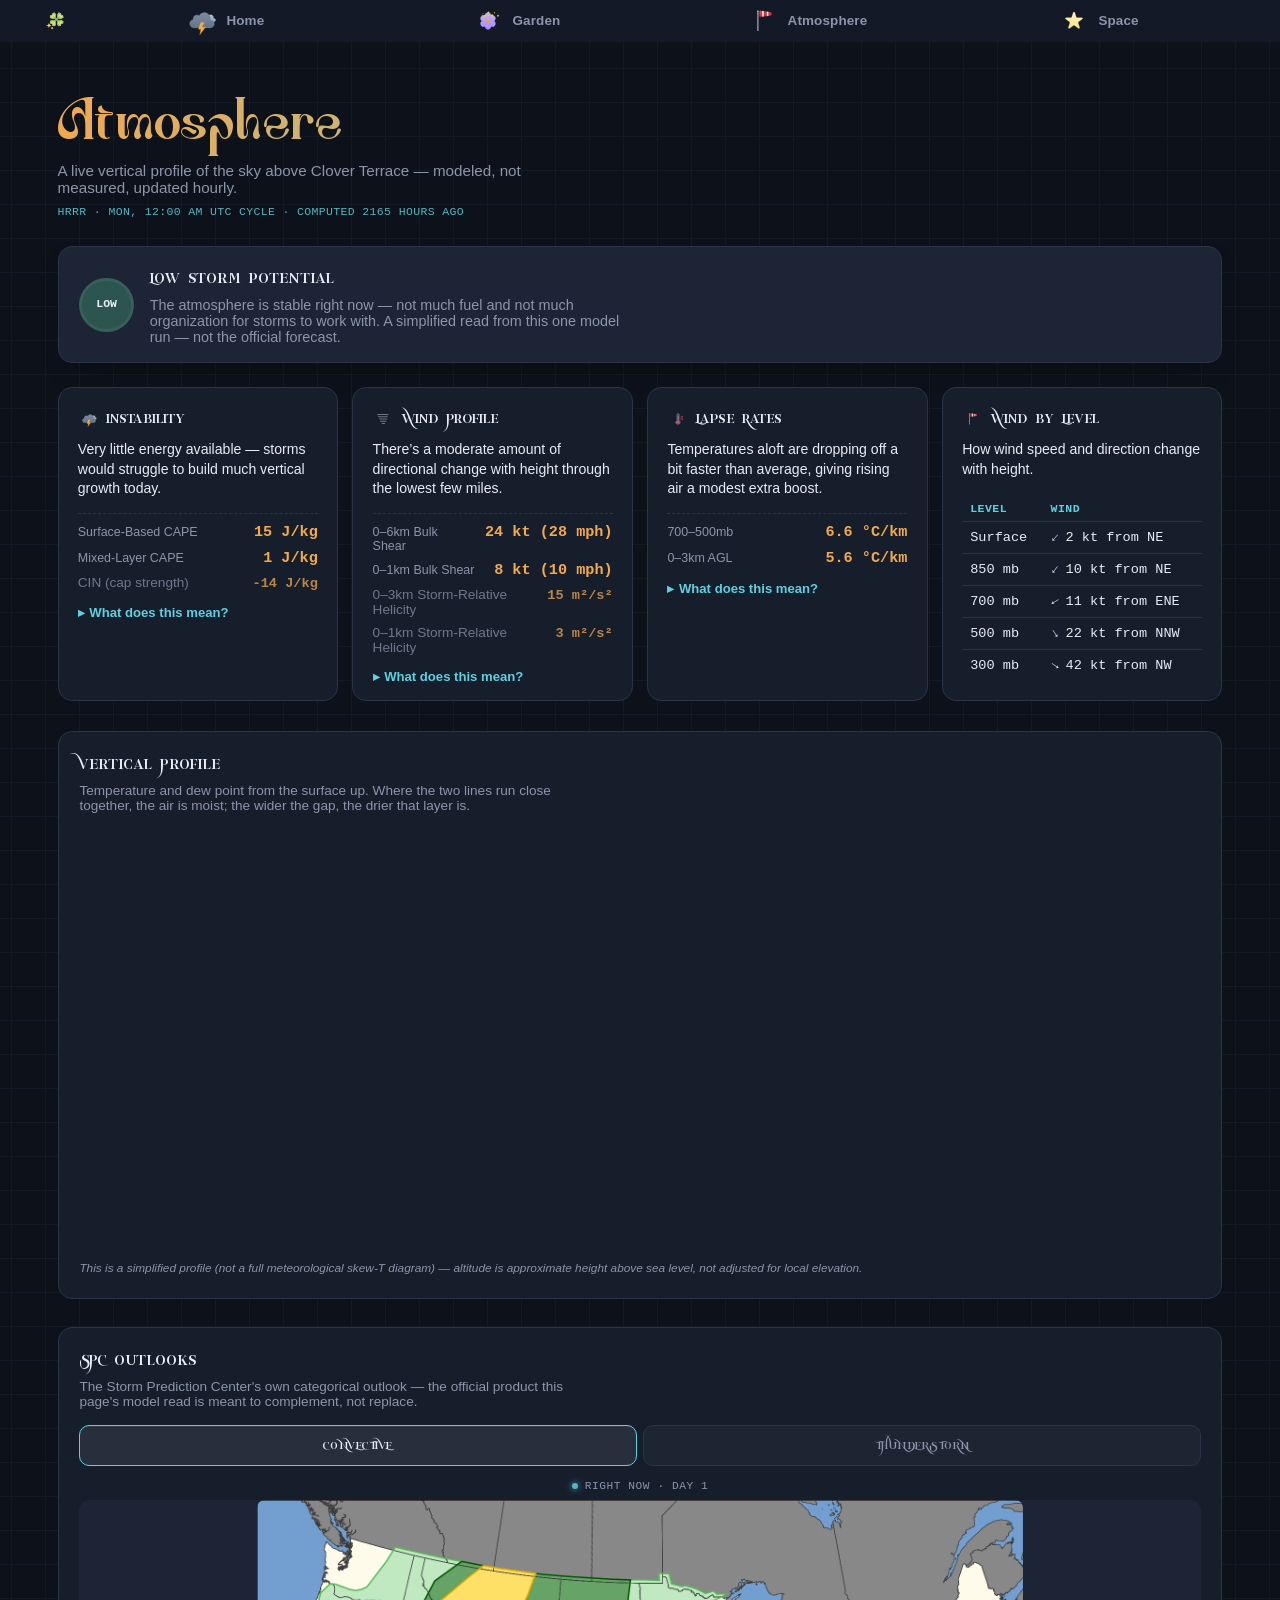
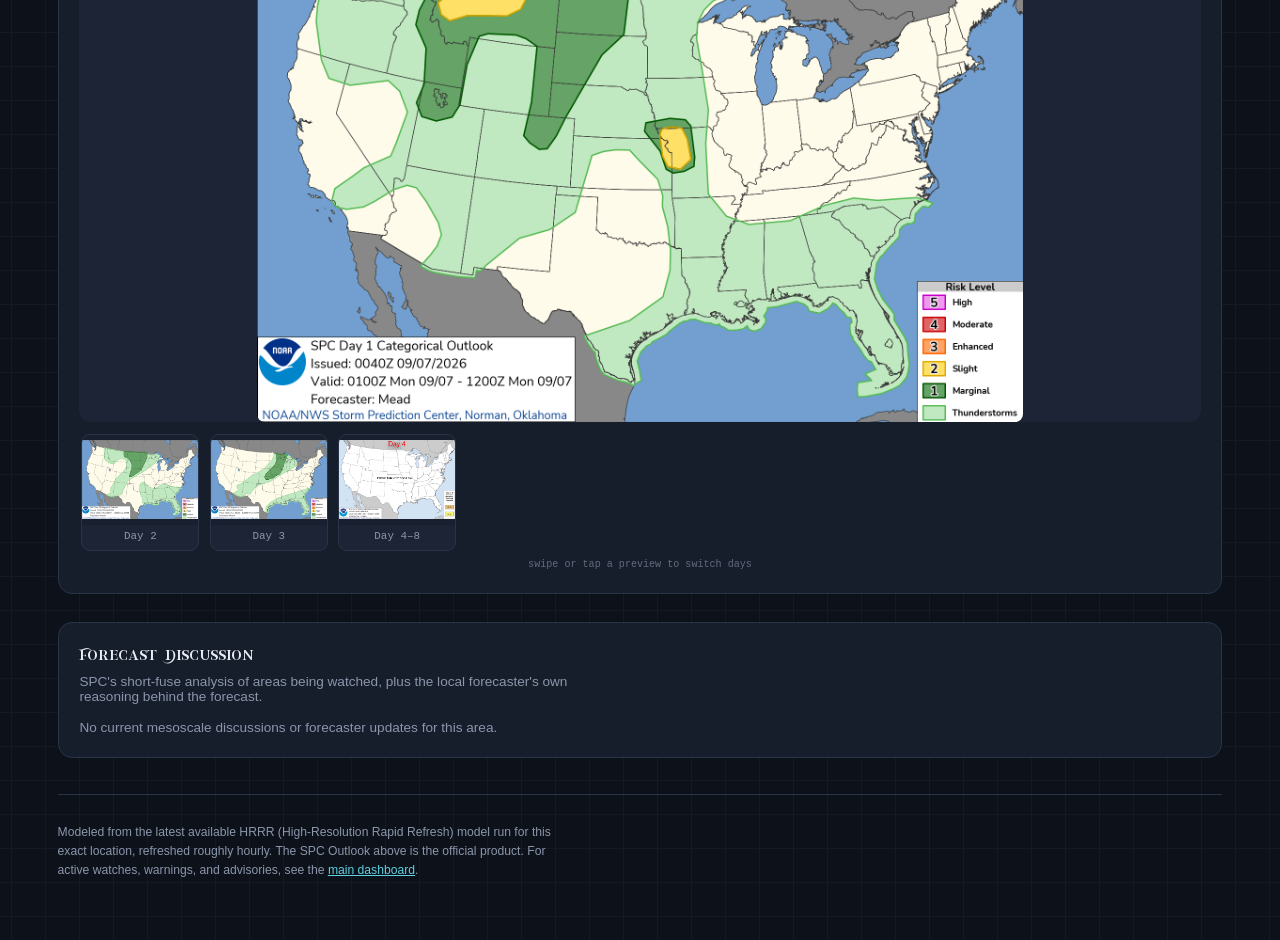
==== commit 5293b6c5: "Revise meta description and clean up comments Updated the description meta tag and simplified commen" ====
--- a/atmosphere.html
+++ b/atmosphere.html
@@ -5,7 +5,7 @@
   <meta name="viewport" content="width=device-width, initial-scale=1.0">
   <meta name="theme-color" content="#10151f">
   <title>Atmosphere ~ Clover Terrace</title>
-  <meta name="description" content="Live HRRR-modeled atmospheric profile for Clover Terrace: instability, wind shear, storm-relative helicity, and lapse rates, updated hourly.">
+  <meta name="description" content="Live HRRR-modeled mesoanalysis and SPC outlooks for Clover Terrace.">
 
   <link rel="icon" href="icons/icon-192.png" sizes="any">
   <link rel="apple-touch-icon" href="icons/icon-192.png">
@@ -47,9 +47,6 @@
       <p id="atm-model-meta" class="atm-model-meta">Loading latest model run&hellip;</p>
     </header>
 
-    <!-- Plain-language headline verdict -- the "newbie" entry point. Nerds
-         can skip straight past it to the cards/chart below; nobody is
-         forced to read a wall of numbers just to get the gist. -->
     <section id="atm-headline" class="atm-headline atm-headline-loading" aria-live="polite">
       <div class="atm-headline-badge" id="atm-headline-badge">&mdash;</div>
       <div class="atm-headline-copy">
@@ -58,9 +55,7 @@
       </div>
     </section>
 
-    <!-- Swipeable parameter card row on mobile (same interaction pattern as
-         space.html's sky-card-row, so it feels native to returning
-         visitors), a plain grid on desktop. -->
+    <!-- swipeable parameter card row on mobile. -->
     <section class="atm-card-row-wrap">
       <button type="button" class="atm-card-arrow atm-card-arrow-left" id="atm-card-arrow-left" aria-label="Previous card">&lsaquo;</button>
 
@@ -175,8 +170,7 @@
       <button type="button" class="atm-card-arrow atm-card-arrow-right" id="atm-card-arrow-right" aria-label="Next card">&rsaquo;</button>
     </section>
 
-    <!-- The sounding chart -- the "look at the actual profile" section for
-         people who want more than a category label. -->
+    <!-- the sounding chart. -->
     <section class="atm-panel" id="atm-sounding-panel">
       <div class="atm-panel-header">
         <h2>Vertical Profile</h2>
@@ -188,11 +182,7 @@
       <p class="atm-chart-note">This is a simplified profile (not a full meteorological skew-T diagram) &mdash; altitude is approximate height above sea level, not adjusted for local elevation.</p>
     </section>
 
-    <!-- SPC Convective + Thunderstorm Outlooks -- moved here from the main
-         page's Storm Center card. This is SPC's own categorical/probabilistic
-         product, so it belongs alongside the rest of this page's
-         instability/storm-atmosphere content rather than on the main
-         dashboard, which stays focused on active watches/warnings. -->
+    <!-- SPC Convective + Thunderstorm Outlooks -->
     <section class="atm-panel" id="atm-outlook-panel">
       <div class="atm-panel-header">
         <h2>SPC Outlooks</h2>
@@ -261,10 +251,7 @@
     </section>
 
     <!-- SPC Mesoscale Discussions + forecaster-discussion NWS products
-         (AFD/HWO/SPS/PNS) -- moved here from the main page's Storm Center,
-         since these are analytical/predictive content rather than active
-         hazards. Active watches/warnings/advisories still live on the main
-         page, where they belong for visibility during an actual event. -->
+         (AFD/HWO/SPS/PNS)  -->
     <section class="atm-panel" id="atm-discussion-panel">
       <div class="atm-panel-header">
         <h2>Forecast Discussion</h2>
@@ -276,7 +263,7 @@
     </section>
 
     <footer class="atm-footer">
-      <p>Modeled from the latest available HRRR (High-Resolution Rapid Refresh) model run for this exact location &mdash; refreshed roughly hourly. This is a forecast model output, not a direct measurement, and it's one ingredients-based read on one model run, not an official forecast &mdash; the SPC Outlook above is the official product. For active watches, warnings, and advisories, see the <a href="index.html">main dashboard</a>.</p>
+      <p>Modeled from the latest available HRRR (High-Resolution Rapid Refresh) model run for this exact location, refreshed roughly hourly. The SPC Outlook above is the official product. For active watches, warnings, and advisories, see the <a href="index.html">main dashboard</a>.</p>
     </footer>
 
   </main>
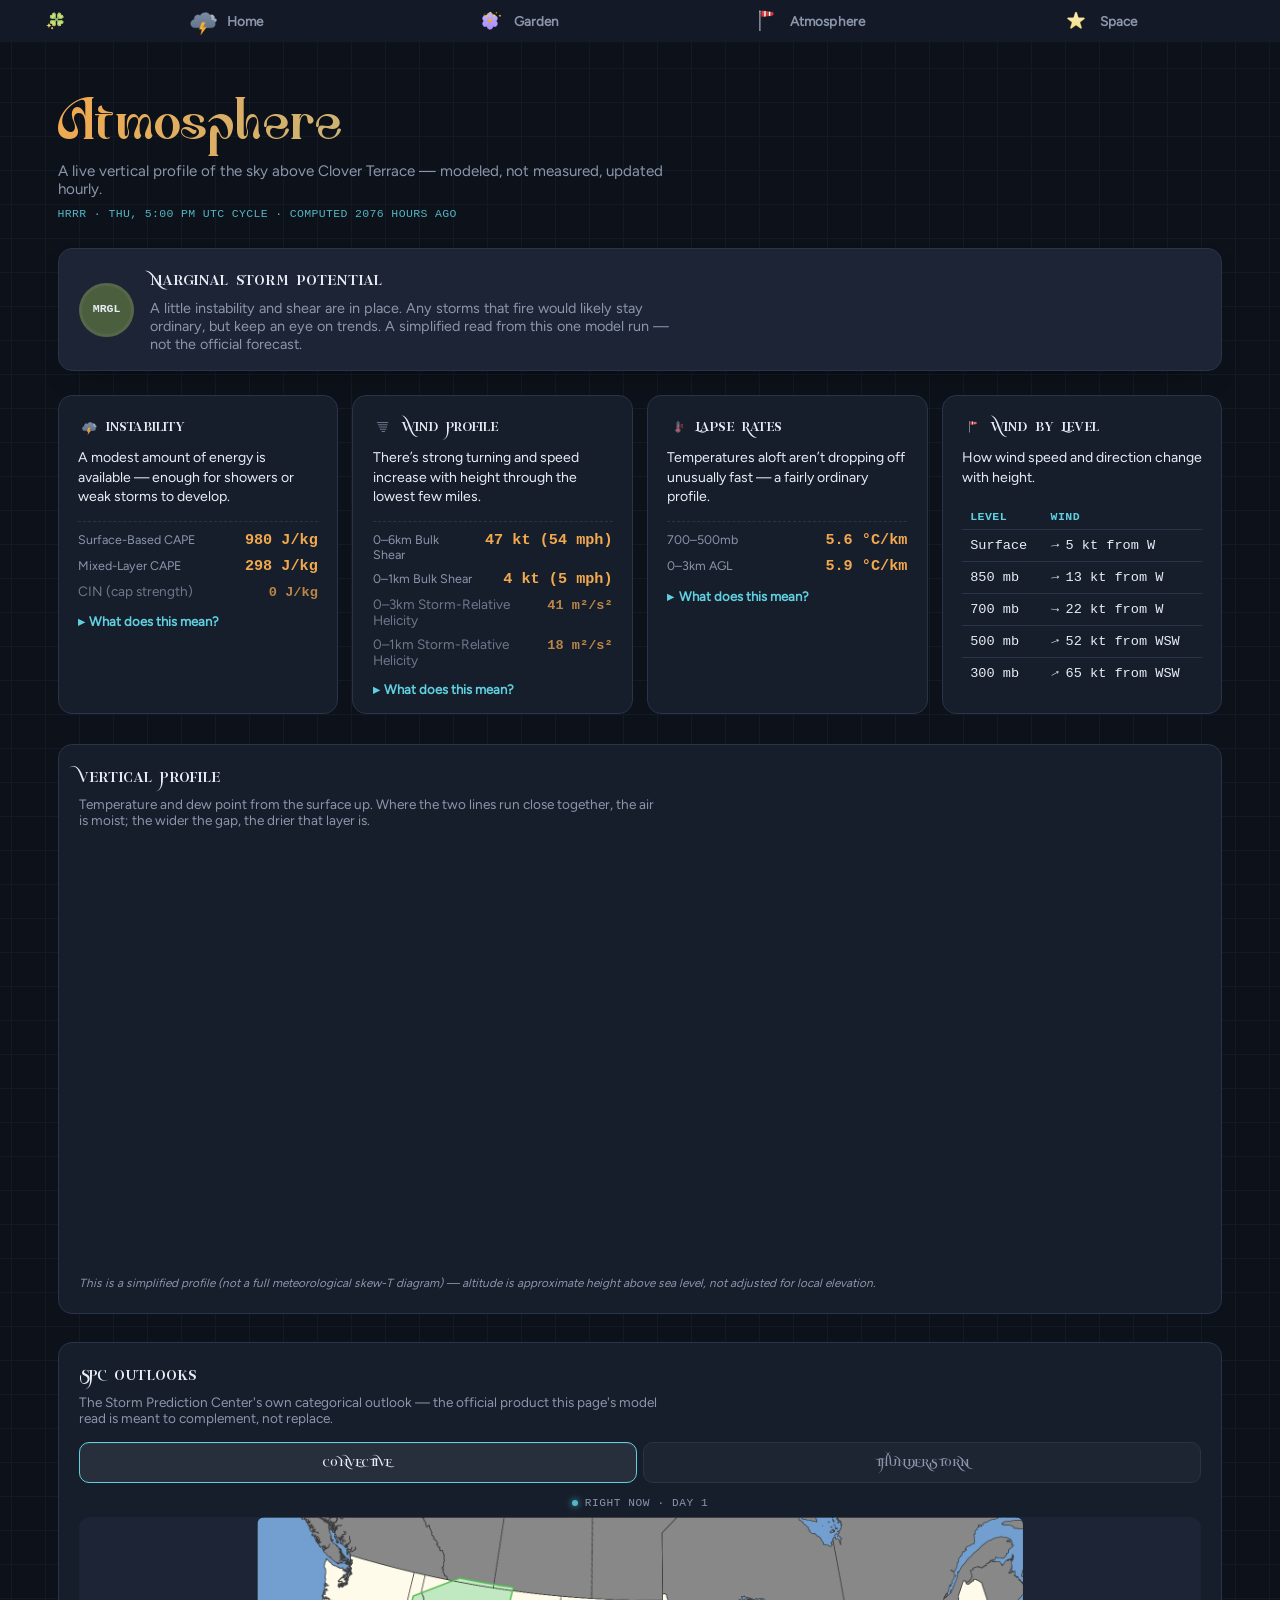
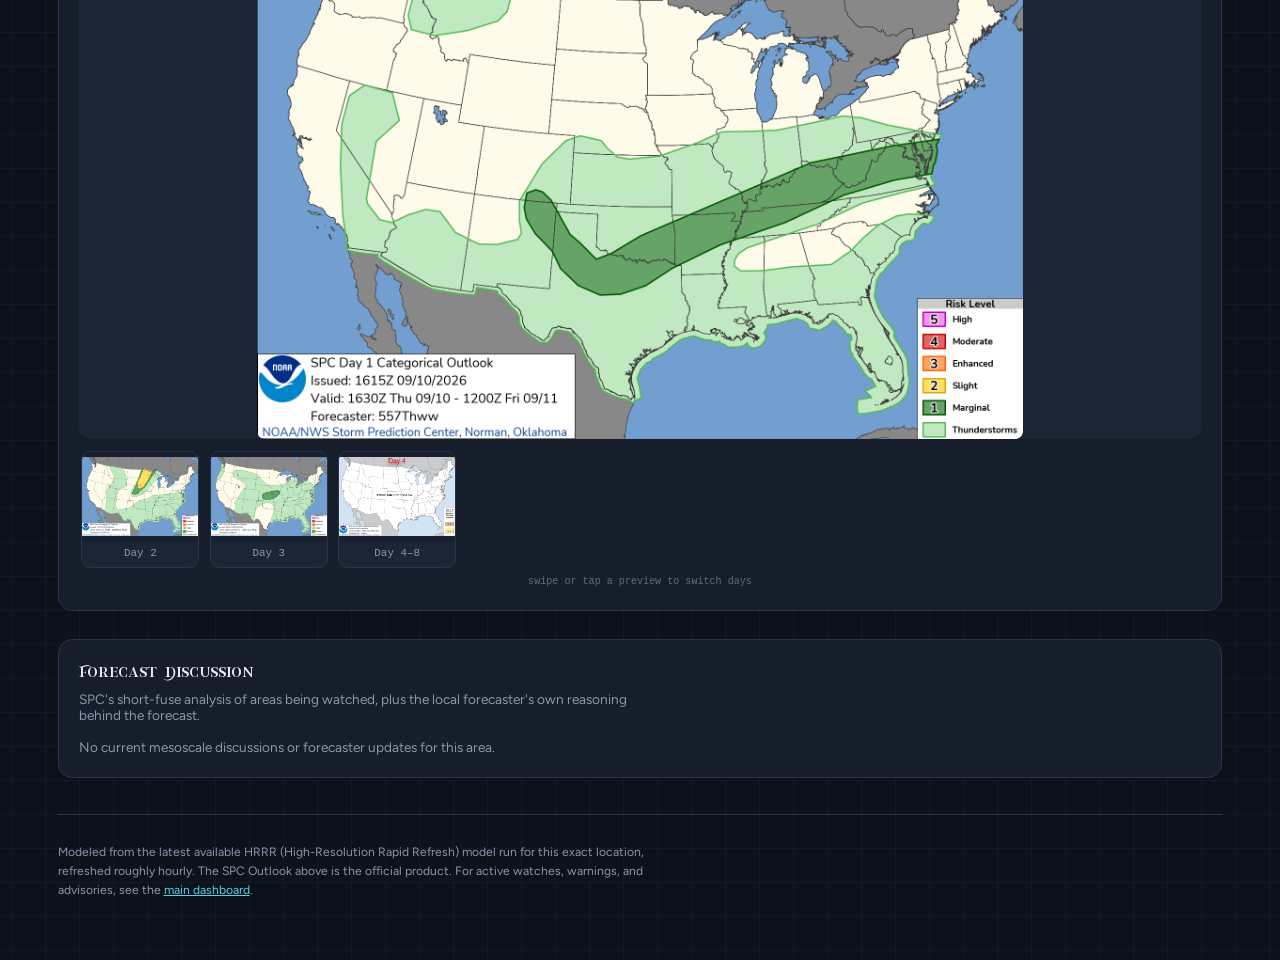
==== commit 0d429e89: "Add files via upload" ====
--- a/atmosphere.html
+++ b/atmosphere.html
@@ -10,8 +10,12 @@
   <link rel="icon" href="icons/icon-192.png" sizes="any">
   <link rel="apple-touch-icon" href="icons/icon-192.png">
 
-  <link rel="stylesheet" href="css/navigation.css">
-  <link rel="stylesheet" href="css/atmosphere.css">
+  <link rel="preload" as="font" type="font/woff2" href="fonts/Great Warrior.woff2" crossorigin>
+  <link rel="preload" as="font" type="font/woff2" href="fonts/Tornado Serif Font - Demo.woff2" crossorigin>
+  <link rel="preload" as="font" type="font/woff2" href="fonts/figtree-v9-latin-regular.woff2" crossorigin>
+
+  <link rel="stylesheet" href="css/navigation.css?v=9">
+  <link rel="stylesheet" href="css/atmosphere.css?v=9">
 </head>
 <body id="atmosphere-page">
 
@@ -268,9 +272,9 @@
 
   </main>
 
-  <script src="chart.umd.min.js"></script>
-  <script src="js/navigation.js" defer></script>
-  <script src="js/atmosphere.js"></script>
+  <script src="chart.umd.min.js?v=9"></script>
+  <script src="js/navigation.js?v=9" defer></script>
+  <script src="js/atmosphere.js?v=9"></script>
 
 </body>
 </html>
--- a/css/navigation.css
+++ b/css/navigation.css
@@ -1,4 +1,28 @@
 /* Clover Terrace — shared site navigation */
+
+/* Figtree lives here (not in each page's own stylesheet) because the
+   navbar is the one piece of UI every page shares verbatim, and the nav
+   rules below hard-code 'Figtree' as its font. gardening.css and
+   atmosphere.css never declared this font-face themselves, so on those
+   two pages the name resolved to nothing and silently fell through to
+   each page's own --font-body (gardening: the pixel-art perfectDOS face)
+   or a bare sans-serif fallback (atmosphere) -- different metrics on
+   every page, which is exactly what made the shared-element nav
+   view-transition below feel "jumpy" between pages. Declaring it once,
+   centrally, guarantees the same font is available everywhere the shared
+   nav renders, regardless of what a given page's own CSS does or doesn't
+   declare. (site.css and space.css also declare this font-face
+   themselves, redundantly -- harmless, the browser dedupes the fetch by
+   URL, but navigation.css is now the one copy that's actually load-bearing.)
+   Preload this file from every page's <head> alongside whatever
+   page-specific display font it also preloads. */
+@font-face {
+  font-display: swap;
+  font-family: 'Figtree';
+  font-style: normal;
+  font-weight: 400;
+  src: url('../fonts/figtree-v9-latin-regular.woff2') format('woff2');
+}
 
 @view-transition {
   navigation: auto;
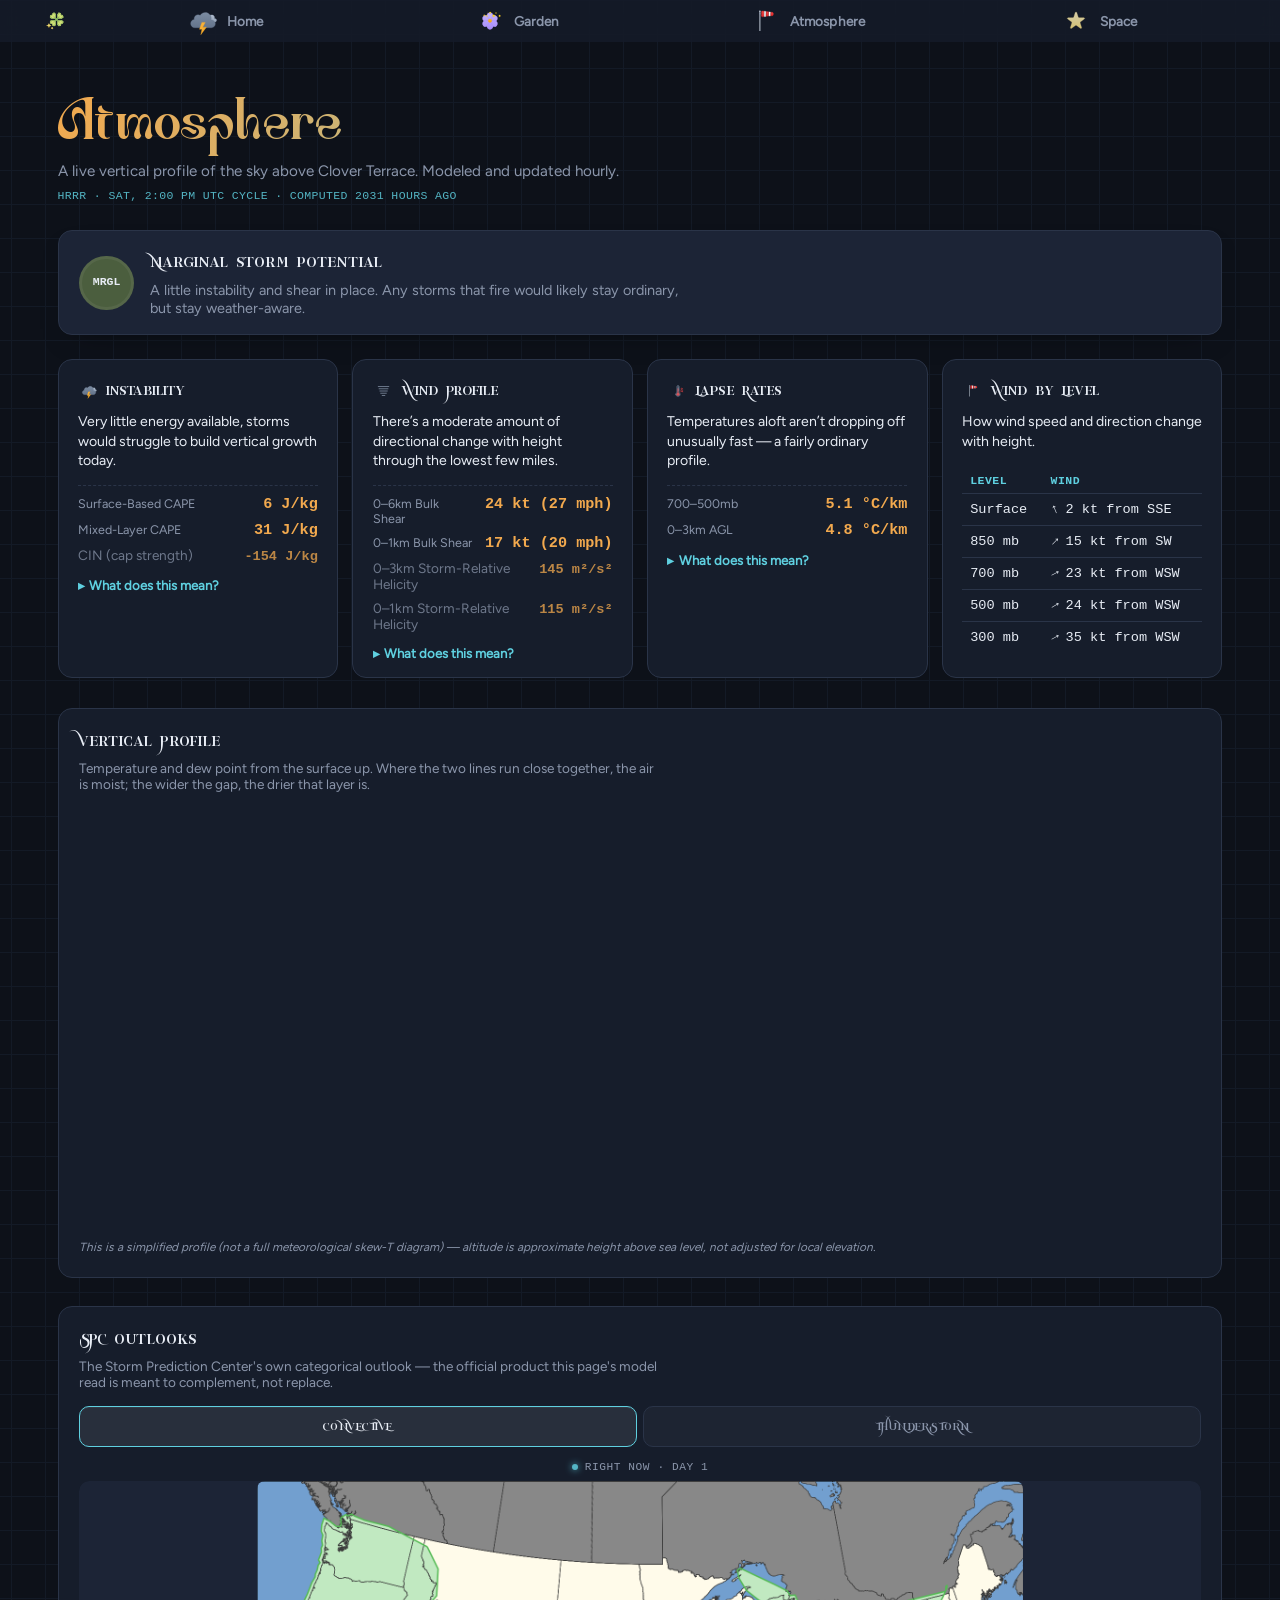
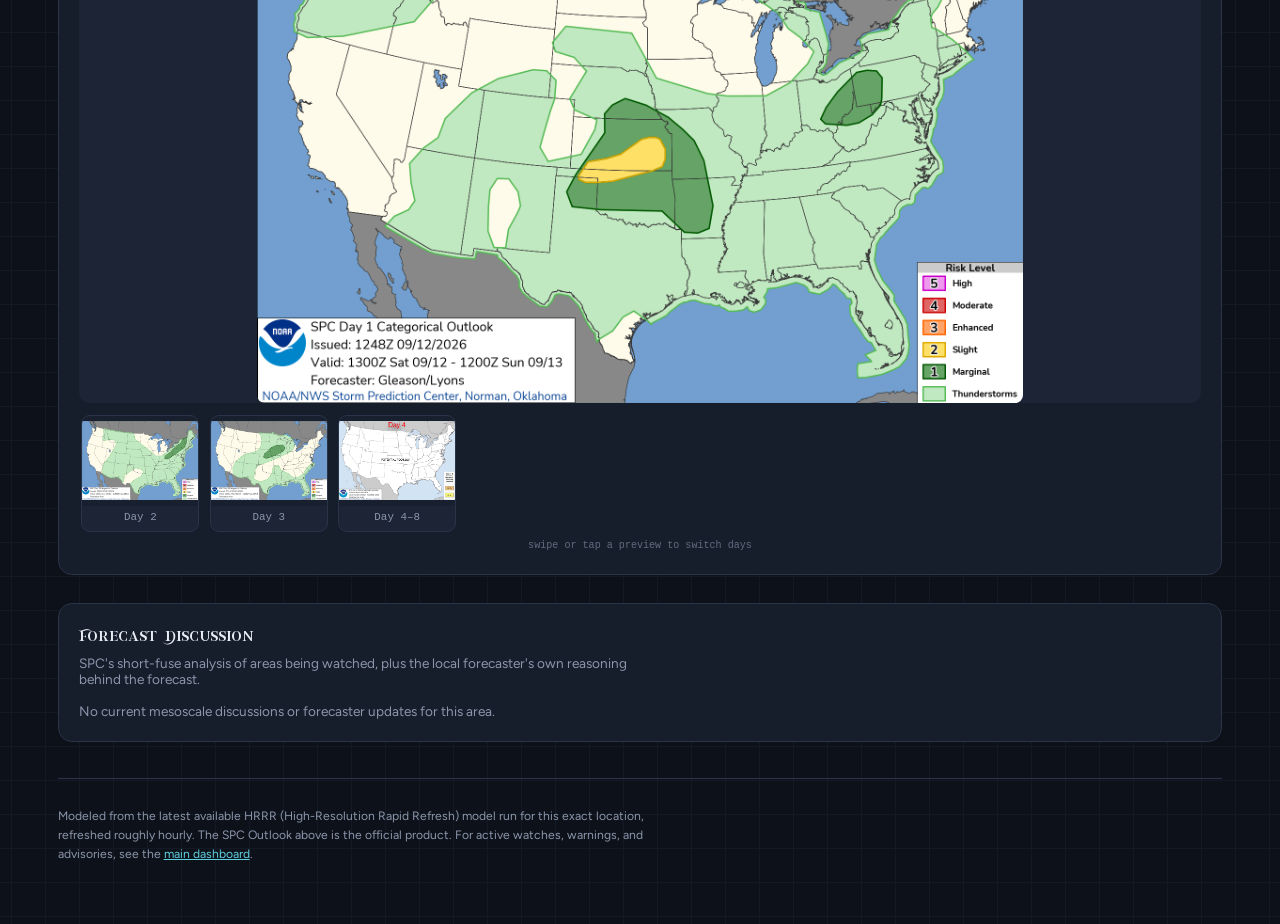
==== commit 171b833a: "Improve text clarity in atmosphere.html Revised text for clarity and consistency in atmosphere.html." ====
--- a/atmosphere.html
+++ b/atmosphere.html
@@ -19,8 +19,7 @@
 </head>
 <body id="atmosphere-page">
 
-  <!-- shared navbar -- identical structure to gardening.html/space.html so
-       navigation.js/navigation.css need no changes for this page -->
+  <!-- shared navbar -->
   <nav class="site-nav" aria-label="Clover Terrace Weather sections">
     <a href="index.html" class="nav-brand">
       <img src="icons/cloverwx.png" alt="" class="nav-brand-icon">
@@ -47,15 +46,15 @@
 
     <header class="atm-header">
       <h1>Atmosphere</h1>
-      <p class="atm-subtitle">A live vertical profile of the sky above Clover Terrace — modeled, not measured, updated hourly.</p>
+      <p class="atm-subtitle">A live vertical profile of the sky above Clover Terrace. Modeled and updated hourly.</p>
       <p id="atm-model-meta" class="atm-model-meta">Loading latest model run&hellip;</p>
     </header>
 
     <section id="atm-headline" class="atm-headline atm-headline-loading" aria-live="polite">
       <div class="atm-headline-badge" id="atm-headline-badge">&mdash;</div>
       <div class="atm-headline-copy">
-        <h2 id="atm-headline-title">Reading the atmosphere&hellip;</h2>
-        <p id="atm-headline-body">Hang tight, pulling the latest model profile.</p>
+        <h2 id="atm-headline-title">reading the atmosphere&hellip;</h2>
+        <p id="atm-headline-body">pulling the latest model profile.</p>
       </div>
     </section>
 
@@ -84,7 +83,7 @@
           </div>
           <details class="atm-explainer">
             <summary>What does this mean?</summary>
-            <p>CAPE ("Convective Available Potential Energy") is a measure of how much fuel is available for a rising thunderstorm updraft &mdash; think of it as the size of the tank, in Joules per kilogram of air. Higher numbers mean a storm that does form can grow taller and stronger. CIN ("Convective Inhibition") is the opposite: a layer of warm air aloft acting like a lid, holding storms down until something forces air through it. Some CIN is normal and even helpful &mdash; it lets energy build up before storms break out.</p>
+            <p>CAPE ("Convective Available Potential Energy") is a measure of how much fuel is available for a rising thunderstorm updraft. Think of it as the size of the fuel tank, in Joules per kilogram of air. Higher numbers mean a storm that does form can grow taller and stronger. CIN ("Convective Inhibition") is the opposite: a layer of warm air aloft acting like a lid, holding storms down until something forces air through it. Some CIN is normal and even helpful, it lets energy build up before storms break out.</p>
             <table class="atm-threshold-table">
               <tr><td>&lt; 100 J/kg</td><td>Stable</td></tr>
               <tr><td>100&ndash;1000 J/kg</td><td>Weak</td></tr>
--- a/css/atmosphere.css
+++ b/css/atmosphere.css
@@ -63,38 +63,20 @@
   --atm-cat-enhanced: #e8863f;
   --atm-cat-high: #d9548c;
 
-  /* ---- raw font stacks (the actual @font-face names + fallbacks) ---- */
+  /* ---- raw font stacks ---- */
   --atm-mono-stack: 'Atmosphere Mono Fallback', 'JetBrains Mono', 'SFMono-Regular', Consolas, 'Liberation Mono', Menlo, monospace;
   --atm-sans-stack: 'Figtree', -apple-system, BlinkMacSystemFont, 'Segoe UI', Roboto, sans-serif;
 
-  /* ---- semantic type roles: one var per JOB on the page, not per font.
-     Everything else in this file should reference these four, never a
-     raw font stack or a literal font name directly -- that's what makes
-     "swap what Tornado points to" a one-line change instead of a find/
-     replace across the whole file. ---- */
-
-  /* The big "Atmosphere" H1 ONLY -- nothing else should ever use this. */
+  /* "Atmosphere" H1 ONLY. */
   --atm-title: 'Great Warrior', var(--atm-sans-stack);
 
-  /* Card headers ("Instability", "Wind Profile"...) and panel headers
-     ("Vertical Profile", "Wind by Level") -- decorative but still legible
-     at ~1rem, unlike an outline face. Royalacid/Royalacid_o are sitting
-     here as declared-but-unused alternatives -- Royalacid_o especially
-     is an OUTLINE cut, which tends to lose legibility at small header
-     sizes, so it's a better fit for something large/decorative later
-     (the verdict badge circle, maybe) than for body-adjacent headers.
-     Swap the first name below to try either. */
+  /* card headers ("Instability", "Wind Profile"...) */
   --atm-header: 'Tornado', Georgia, serif;
 
-  /* All non-numeric copy: subtitles, plain-language sentences, explainer
-     paragraphs, footer, loading states. This is the page's actual
-     reading font. */
+  /* all non-numeric text */
   --atm-body: var(--atm-sans-stack);
 
-  /* Every literal data readout: stat values, the model-cycle line, the
-     verdict badge (SLGT/HIGH/etc.), threshold tables, the wind table.
-     Points at the mono stack rather than duplicating it, so fixing the
-     mono fallback chain in one place fixes it everywhere this is used. */
+  /* data readouts: stat values, numbers, all that jazz. */
   --atm-number: var(--atm-mono-stack);
 
   /* so the shared navigation.css (which reads these three) themes itself
@@ -135,19 +117,12 @@
 .atm-header {
   padding: 1.25rem 0 0.5rem 0;
   text-align: left;
-  /* deliberately no font-family here -- this wrapper used to set one and
-     leak it into .atm-subtitle/.atm-model-meta by inheritance. Each child
-     below declares its own role explicitly instead. */
 }
 
 .atm-header h1 {
   margin: 0;
   font-size: clamp(1.8rem, 5vw, 2.6rem);
   font-family: var(--atm-title);
-  /* a single-cut display face like Great Warrior has no real bold weight
-     to switch to -- forcing 800 here just makes the browser synthesize a
-     fake bold, which usually looks thickened/blurry on display fonts.
-     Letting the face render at its own natural weight looks cleaner. */
   font-weight: 400;
   letter-spacing: 0.01em;
   background: linear-gradient(120deg, var(--atm-amber), var(--atm-cyan));
@@ -174,7 +149,7 @@
   opacity: 0.85;
 }
 
-/* ---------- headline verdict banner ---------- */
+/* ---- headline verdict banner ---- */
 .atm-headline {
   display: flex;
   align-items: center;
@@ -228,7 +203,7 @@
   max-width: 60ch;
 }
 
-/* ---------- parameter card row ---------- */
+/* ---- parameter card row ---- */
 .atm-card-row-wrap {
   position: relative;
   margin-top: 1.5rem;
@@ -406,7 +381,7 @@
   }
 }
 
-/* ---------- chart / wind panels ---------- */
+/* ---- chart / wind panels ---- */
 .atm-panel {
   margin-top: 1.75rem;
   background: var(--atm-card);
@@ -480,10 +455,7 @@
 
 .atm-wind-loading { font-family: var(--atm-body); color: var(--atm-muted); }
 
-/* ---------- SPC Outlooks (Convective + Thunderstorm) ---------- */
-/* migrated from the main page's Storm Center card -- same interaction
-   pattern (scroll-snap carousel + thumbnail drawer), restyled into this
-   page's dark/cyan theme instead of the main dashboard's card language. */
+/* ---- SPC Outlooks (Convective + Thunderstorm) ---- */
 
 .outlook-category-tabs {
   display: grid;
@@ -773,7 +745,7 @@
   font-family: var(--atm-body);
 }
 
-/* ---------- footer ---------- */
+/* ---- footer ---- */
 .atm-footer {
   margin-top: 2.25rem;
   padding-top: 1rem;
@@ -788,7 +760,7 @@
   max-width: 75ch;
 }
 
-/* ---------- desktop layout: chart + params side by side ---------- */
+/* ---- desktop layout: chart + params side by side ---- */
 @media (min-width: 851px) {
   .atmosphere-content {
     padding-top: 0.25rem;
@@ -800,7 +772,7 @@
   }
 }
 
-/* ---------- mobile: reserve space for the fixed bottom nav ---------- */
+/* ---- mobile: reserve space for the fixed bottom nav ---- */
 @media (max-width: 850px) {
   body {
     padding-bottom: calc(var(--site-nav-mobile-total, 60px) + 0.5rem);
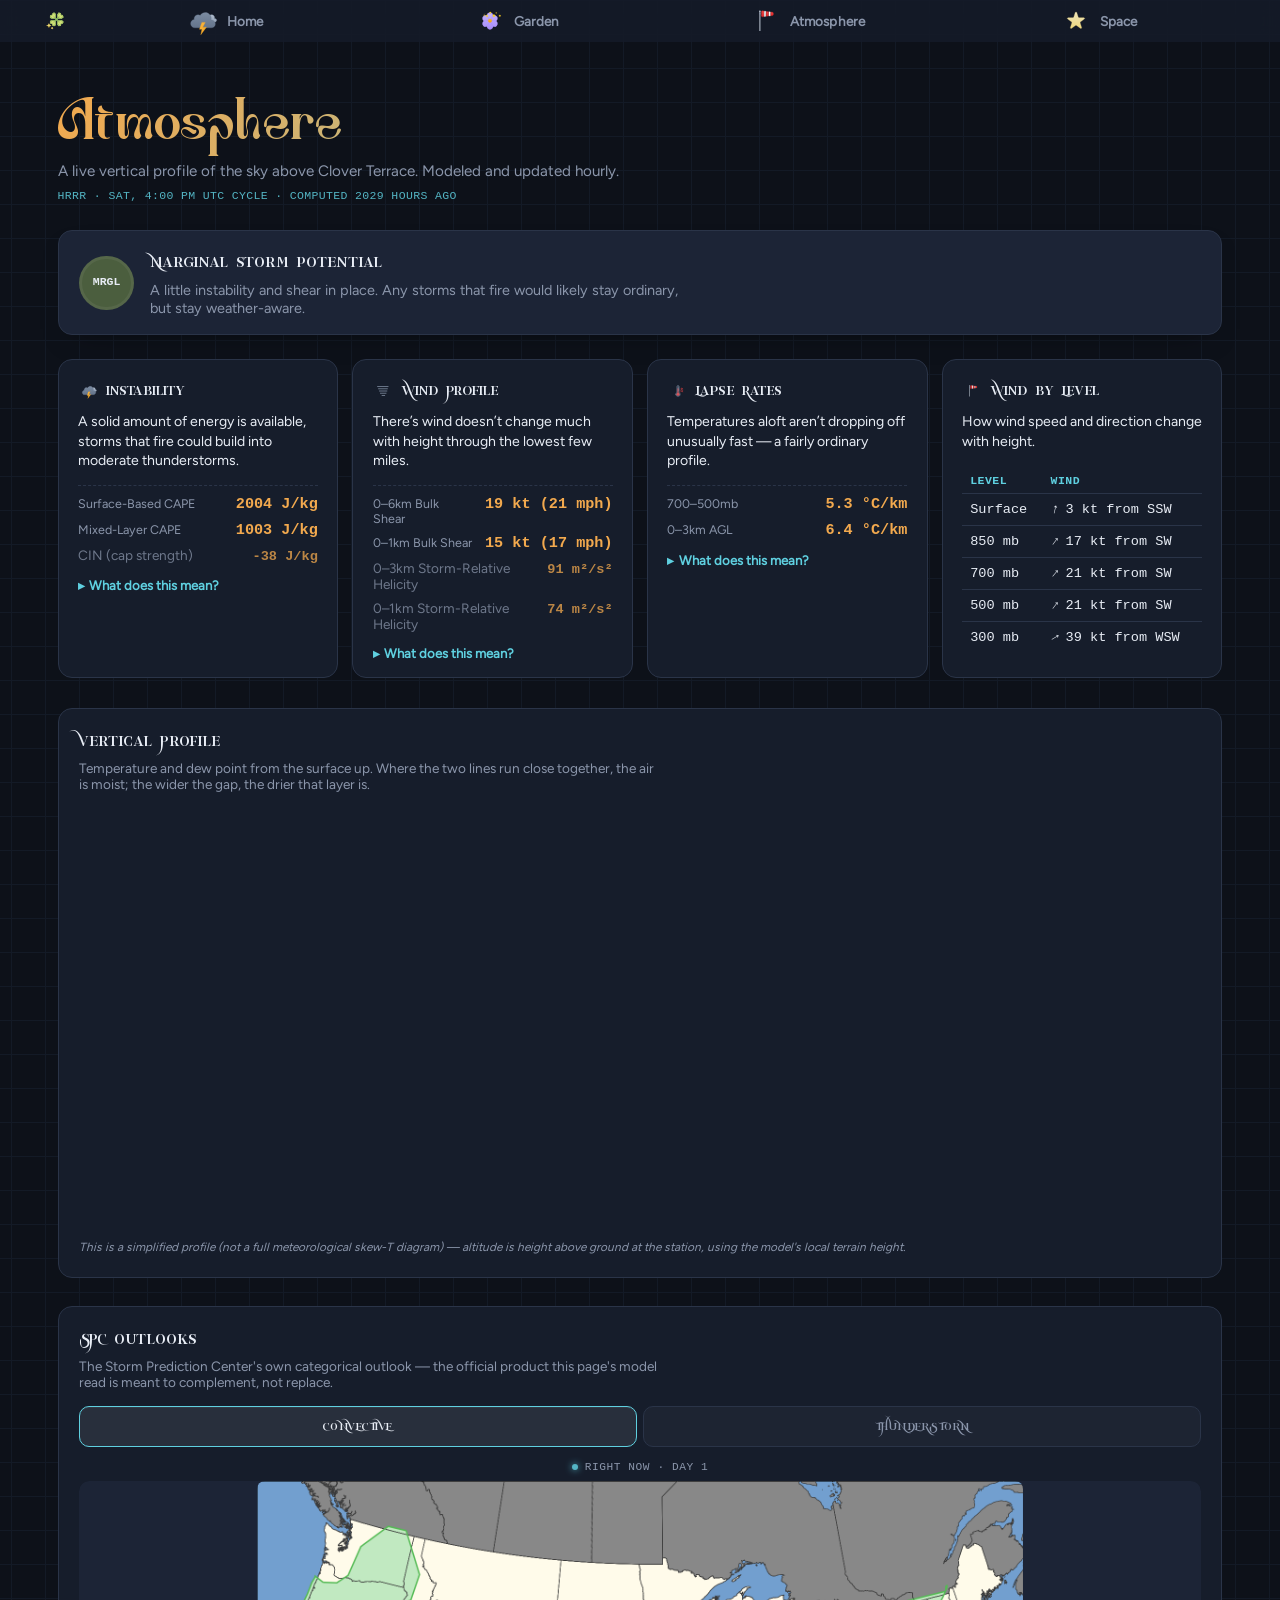
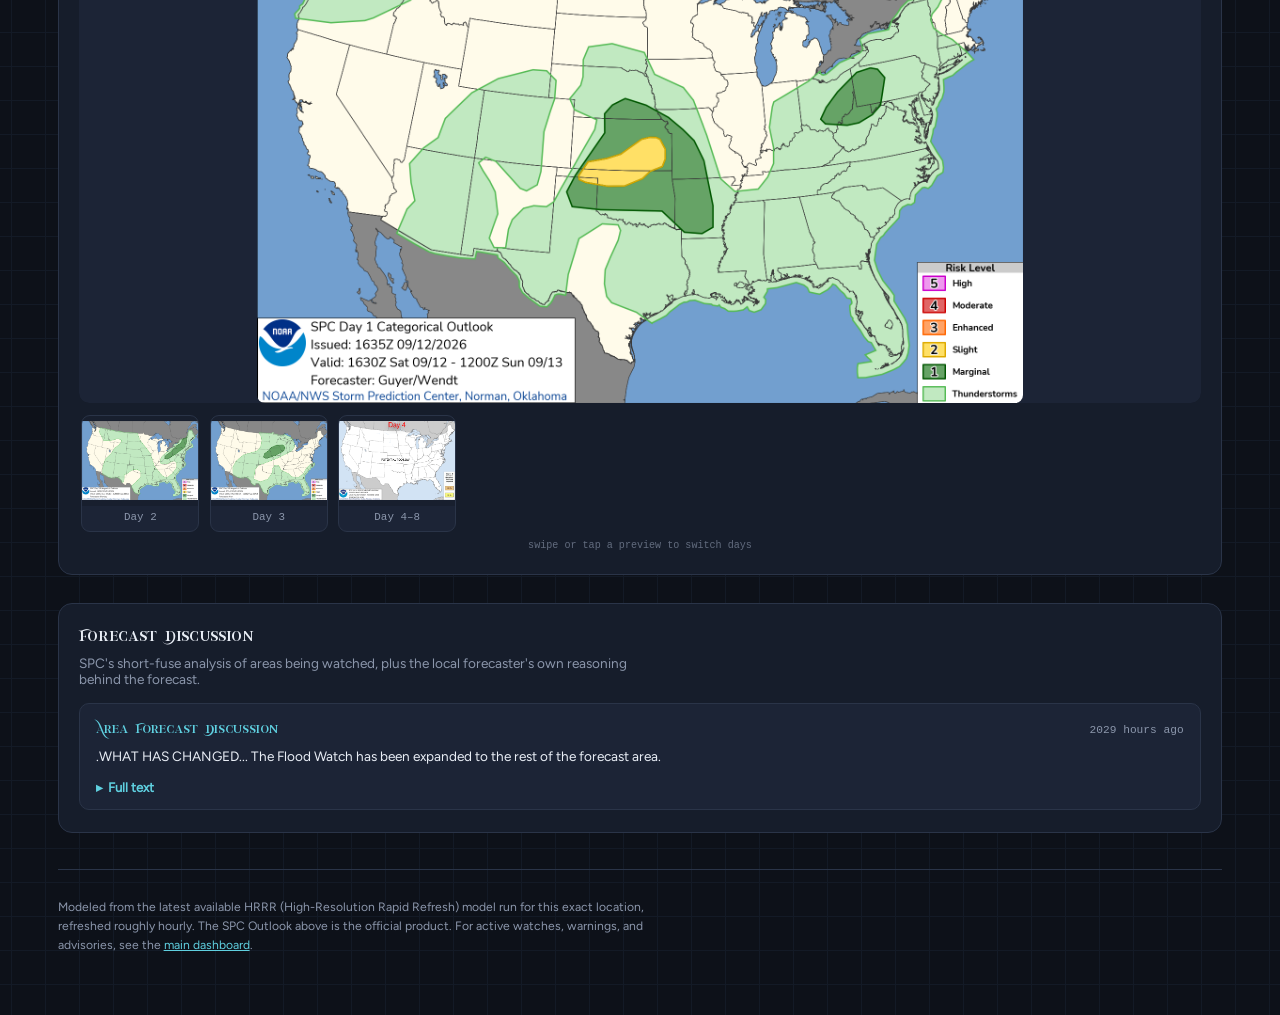
==== commit 70e7e754: "Add files via upload" ====
--- a/atmosphere.html
+++ b/atmosphere.html
@@ -182,7 +182,7 @@
       <div class="atm-chart-wrap">
         <canvas id="sounding-chart" height="420" aria-label="Temperature and dew point vs. altitude" role="img"></canvas>
       </div>
-      <p class="atm-chart-note">This is a simplified profile (not a full meteorological skew-T diagram) &mdash; altitude is approximate height above sea level, not adjusted for local elevation.</p>
+      <p class="atm-chart-note">This is a simplified profile (not a full meteorological skew-T diagram) &mdash; altitude is height above ground at the station, using the model's local terrain height.</p>
     </section>
 
     <!-- SPC Convective + Thunderstorm Outlooks -->
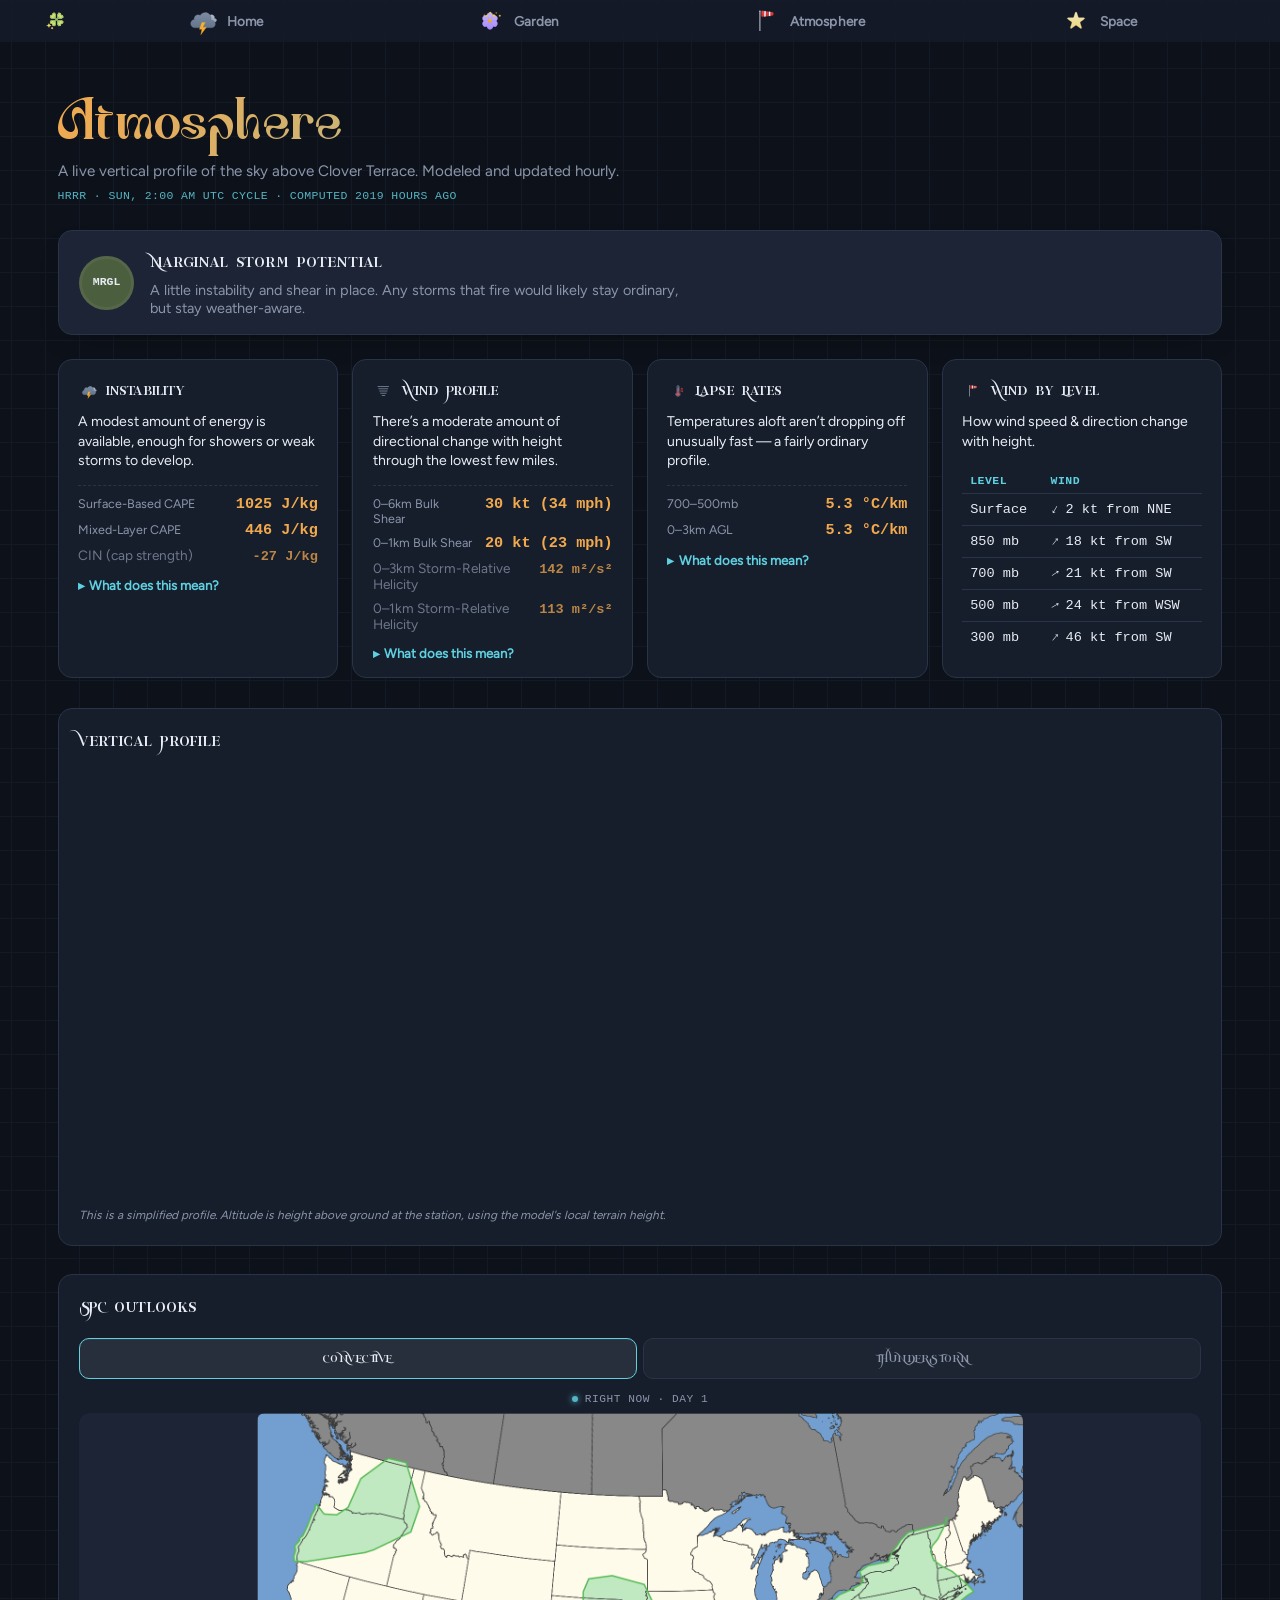
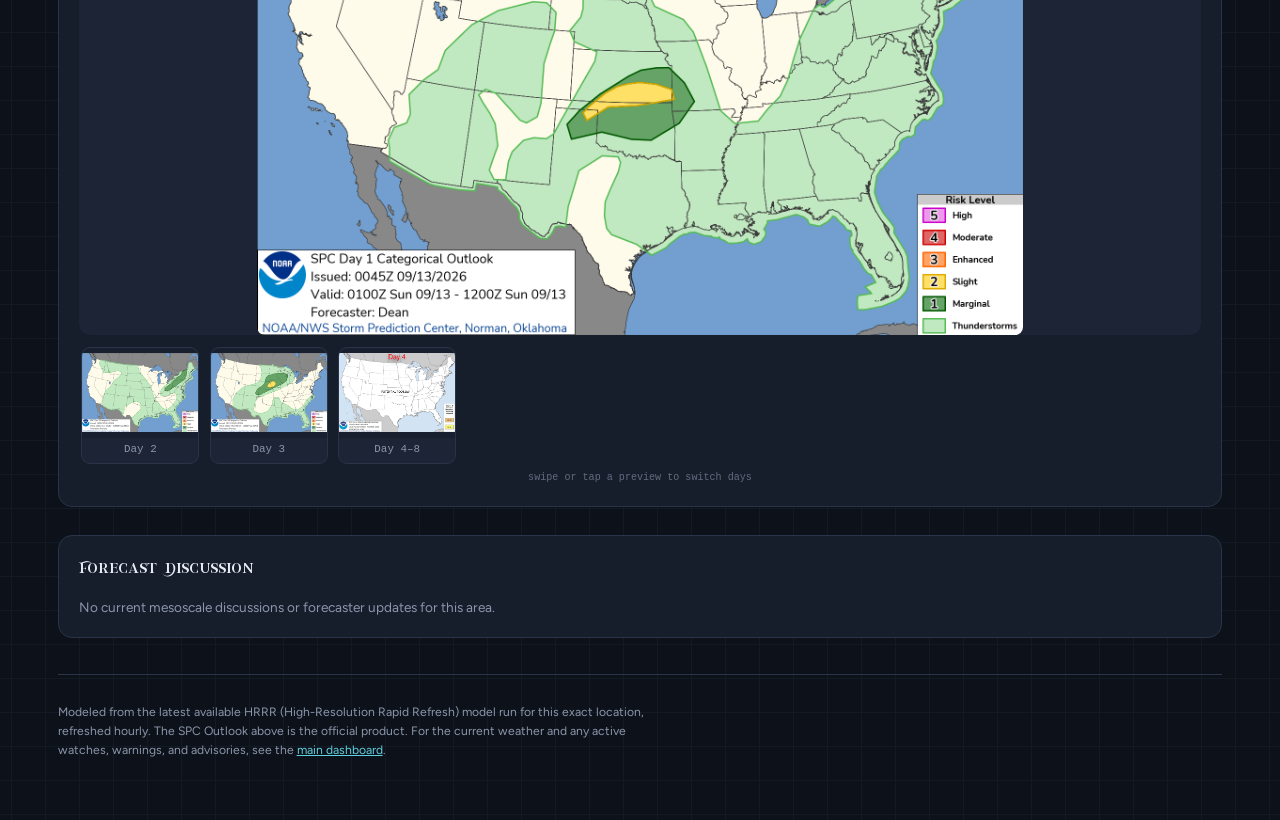
==== commit a174a5b6: "Fix typos and improve clarity in atmosphere.html" ====
--- a/atmosphere.html
+++ b/atmosphere.html
@@ -143,7 +143,7 @@
           </div>
           <details class="atm-explainer">
             <summary>What does this mean?</summary>
-            <p>Lapse rate is how fast temperature drops as you go up. A steep mid-level (700&ndash;500mb) lapse rate means the air a couple miles up is unusually cold relative to the surface &mdash; that temperature difference is what lets warm surface air keep accelerating upward instead of leveling off, which is part of why steep lapse rates favor stronger updrafts and larger hail.</p>
+            <p>Lapse rate is how fast temperature drops as you go up. A steep mid-level (700&ndash;500mb) lapse rate means the air a couple miles up is unusually cold relative to the surface, that temperature difference is what lets warm surface air keep accelerating upward instead of leveling off- which is part of why steep lapse rates favor stronger updrafts and larger hail.</p>
             <table class="atm-threshold-table">
               <tr><td>&lt; 6.0 &deg;C/km</td><td>Modest</td></tr>
               <tr><td>6.0&ndash;7.0 &deg;C/km</td><td>Steepening</td></tr>
@@ -155,7 +155,7 @@
         
         <article class="atm-card" id="card-wind-levels">
           <h3><span class="atm-card-icon" data-icon="windsock" aria-hidden="true">&#127891;</span> Wind by Level</h3>
-          <p class="atm-card-plain">How wind speed and direction change with height.</p>
+          <p class="atm-card-plain">How wind speed & direction change with height.</p>
           <div class="atm-wind-table-wrap">
             <table class="atm-wind-table" id="atm-wind-table">
               <thead>
@@ -177,19 +177,19 @@
     <section class="atm-panel" id="atm-sounding-panel">
       <div class="atm-panel-header">
         <h2>Vertical Profile</h2>
-        <p class="atm-panel-subtitle">Temperature and dew point from the surface up. Where the two lines run close together, the air is moist; the wider the gap, the drier that layer is.</p>
+        <p class="atm-panel-subtitle"><!--Temperature and dew point from the surface up. Where the two lines run close together, the air is moist; the wider the gap, the drier that layer is.--></p>
       </div>
       <div class="atm-chart-wrap">
         <canvas id="sounding-chart" height="420" aria-label="Temperature and dew point vs. altitude" role="img"></canvas>
       </div>
-      <p class="atm-chart-note">This is a simplified profile (not a full meteorological skew-T diagram) &mdash; altitude is height above ground at the station, using the model's local terrain height.</p>
+      <p class="atm-chart-note">This is a simplified profile. Altitude is height above ground at the station, using the model's local terrain height.</p>
     </section>
 
     <!-- SPC Convective + Thunderstorm Outlooks -->
     <section class="atm-panel" id="atm-outlook-panel">
       <div class="atm-panel-header">
         <h2>SPC Outlooks</h2>
-        <p class="atm-panel-subtitle">The Storm Prediction Center's own categorical outlook &mdash; the official product this page's model read is meant to complement, not replace.</p>
+        <p class="atm-panel-subtitle"></p>
       </div>
 
       <div class="outlook-category-tabs" id="outlook-category-tabs" role="tablist" aria-label="SPC outlook products">
@@ -258,7 +258,7 @@
     <section class="atm-panel" id="atm-discussion-panel">
       <div class="atm-panel-header">
         <h2>Forecast Discussion</h2>
-        <p class="atm-panel-subtitle">SPC's short-fuse analysis of areas being watched, plus the local forecaster's own reasoning behind the forecast.</p>
+        <p class="atm-panel-subtitle"></p>
       </div>
       <div class="atm-discussion-list" id="atm-discussion-list">
         <p class="atm-discussion-empty" id="atm-discussion-empty">Loading&hellip;</p>
@@ -266,7 +266,7 @@
     </section>
 
     <footer class="atm-footer">
-      <p>Modeled from the latest available HRRR (High-Resolution Rapid Refresh) model run for this exact location, refreshed roughly hourly. The SPC Outlook above is the official product. For active watches, warnings, and advisories, see the <a href="index.html">main dashboard</a>.</p>
+      <p>Modeled from the latest available HRRR (High-Resolution Rapid Refresh) model run for this exact location, refreshed hourly. The SPC Outlook above is the official product. For the current weather and any active watches, warnings, and advisories, see the <a href="index.html">main dashboard</a>.</p>
     </footer>
 
   </main>
